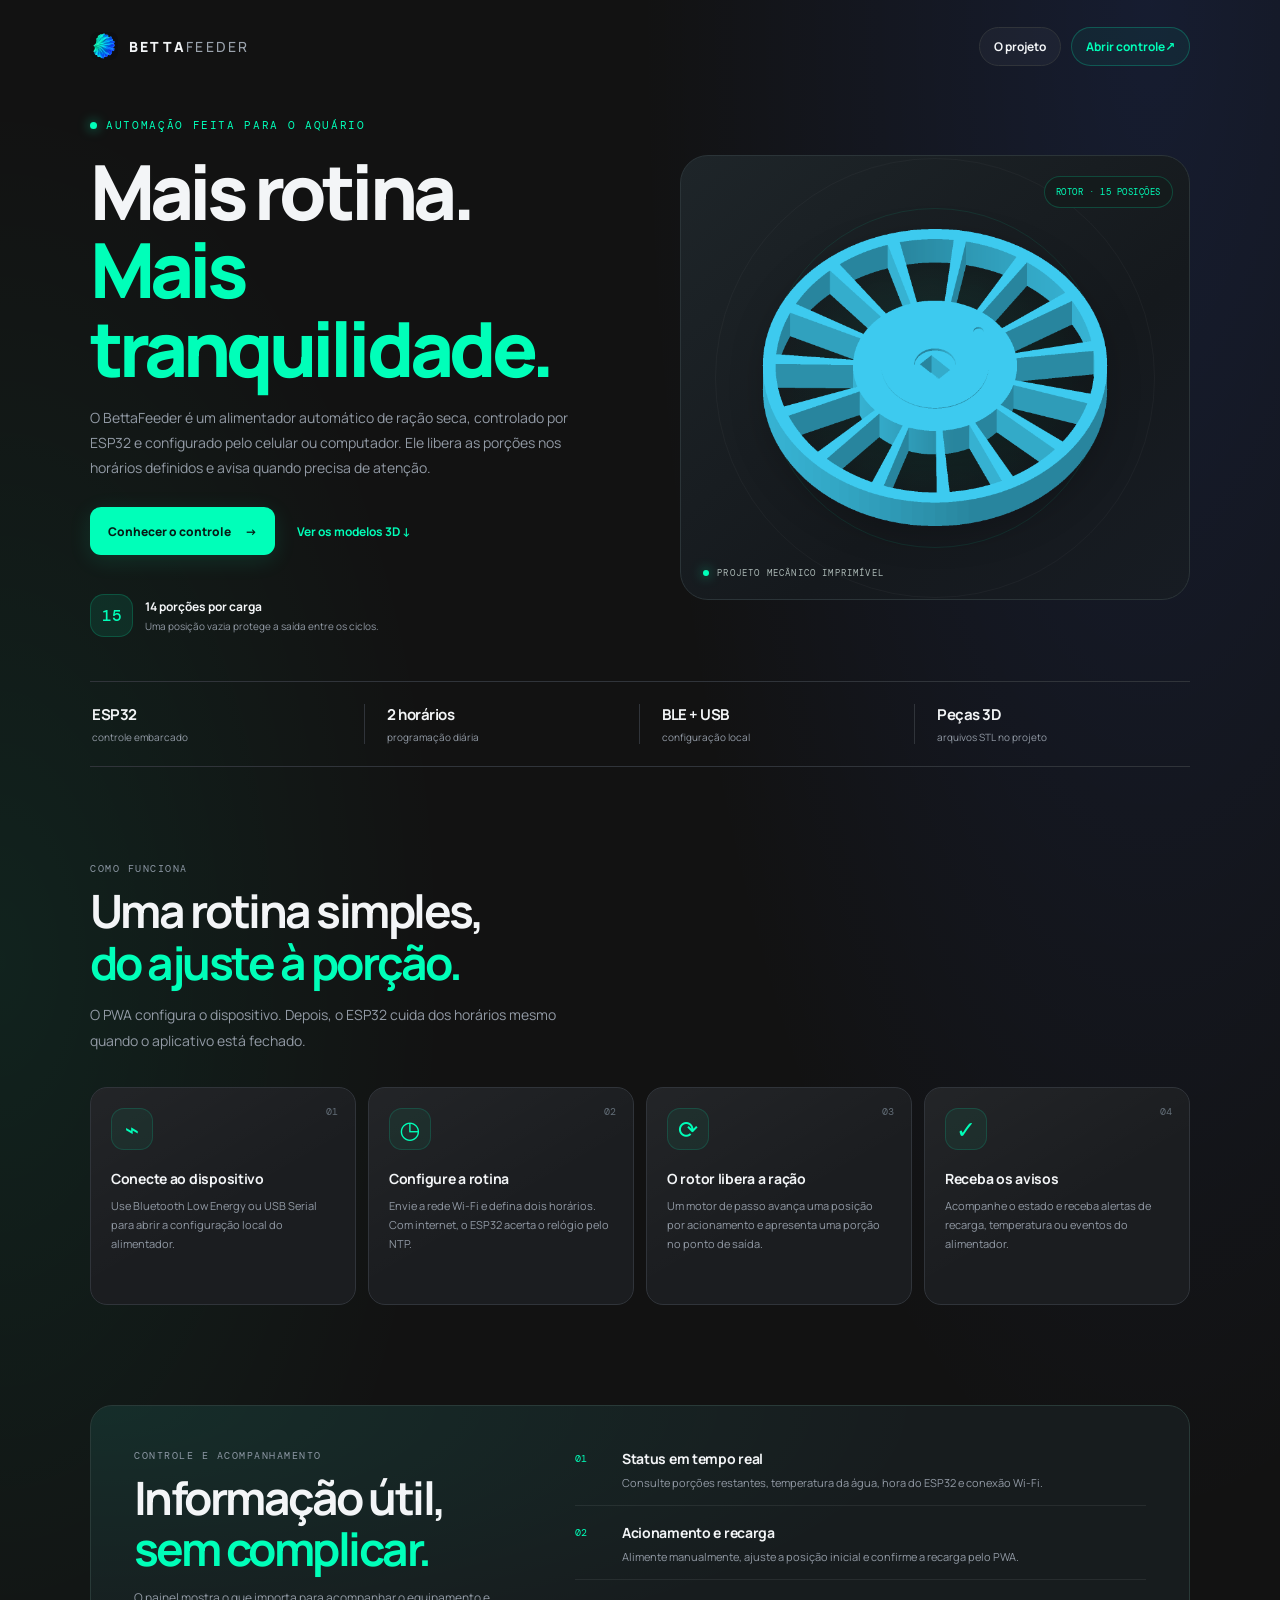
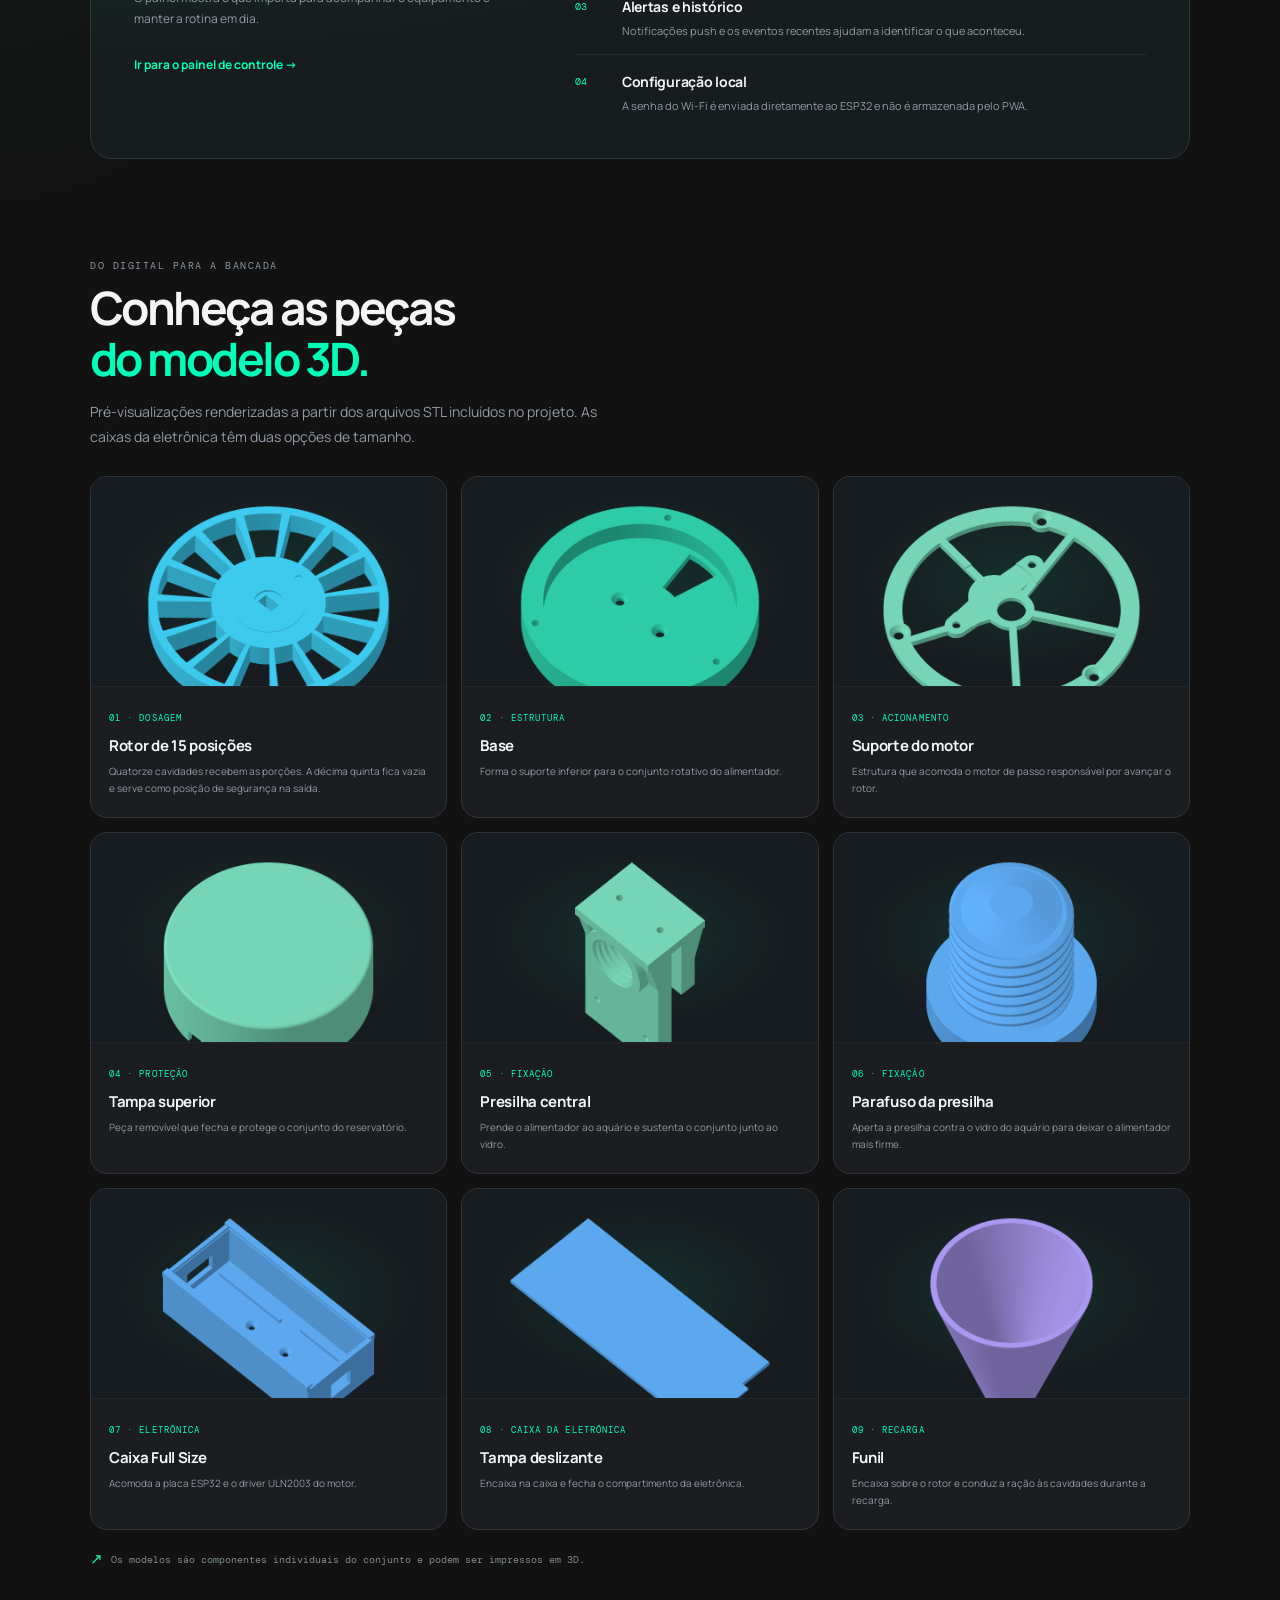
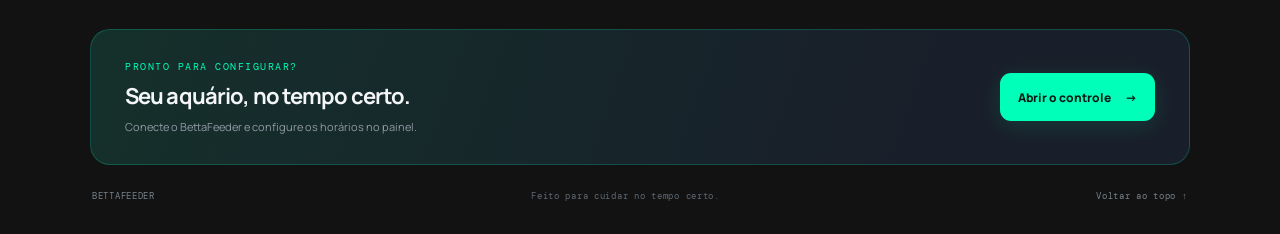
==== sobre.html @ 06225877 "Add landing page and project overview - Created a new SVG image for the project overview. - Added a " ====
﻿<!doctype html>
<html lang="pt-BR">

<head>
	<meta charset="utf-8">
	<meta name="viewport" content="width=device-width,initial-scale=1,viewport-fit=cover">
	<meta name="theme-color" content="#121212">
	<meta name="description" content="Conheça o BettaFeeder: alimentador automático de aquário com ESP32, horários programáveis e peças 3D imprimíveis.">
	<title>BettaFeeder · Conheça o projeto</title>
	<link rel="canonical" href="https://betta-feeder.elfolz.app.br/sobre.html">
	<meta property="og:type" content="website">
	<meta property="og:site_name" content="BettaFeeder">
	<meta property="og:locale" content="pt_BR">
	<meta property="og:url" content="https://betta-feeder.elfolz.app.br/sobre.html">
	<meta property="og:title" content="BettaFeeder | Alimentação automática para aquários">
	<meta property="og:description" content="Conheça o alimentador automático BettaFeeder: ESP32, horários programáveis, alertas e modelos imprimíveis em 3D.">
	<meta property="og:image" content="https://betta-feeder.elfolz.app.br/images/og/projeto.png">
	<meta property="og:image:type" content="image/png">
	<meta property="og:image:width" content="1200">
	<meta property="og:image:height" content="630">
	<meta property="og:image:alt" content="Rotor do BettaFeeder em 3D ao lado do título Mais rotina. Mais tranquilidade.">
	<meta name="twitter:card" content="summary_large_image">
	<meta name="twitter:title" content="BettaFeeder | Alimentação automática para aquários">
	<meta name="twitter:description" content="Conheça o alimentador automático BettaFeeder: ESP32, horários programáveis, alertas e modelos imprimíveis em 3D.">
	<meta name="twitter:image" content="https://betta-feeder.elfolz.app.br/images/og/projeto.png">
	<meta name="twitter:image:alt" content="Rotor do BettaFeeder em 3D ao lado do título Mais rotina. Mais tranquilidade.">
	<link rel="manifest" href="./manifest.webmanifest">
	<link rel="icon" href="./icons/icon-192.png">
	<link rel="stylesheet" href="./styles.css">
	<link rel="stylesheet" href="./landing-page.css">
</head>

<body>
	<main class="app-shell landing-shell" id="top">
		<header class="topbar">
			<a class="brand" href="./" aria-label="BettaFeeder controle"><img class="brand-mark" src="./icons/icon-192.png"
					alt="" aria-hidden="true"><span>BETTA<span class="brand-light">FEEDER</span></span></a>
			<nav class="site-nav" aria-label="Navegação principal"><a class="nav-link active" href="./sobre.html"
					aria-current="page">O projeto</a><a class="nav-link nav-cta" href="./">Abrir controle <span
						aria-hidden="true">↗</span></a></nav>
		</header>

		<section class="landing-hero">
			<div class="landing-copy">
				<div class="eyebrow"><span class="pulse-dot"></span> AUTOMAÇÃO FEITA PARA O AQUÁRIO</div>
				<h1>Mais rotina.<br><span>Mais tranquilidade.</span></h1>
				<p>O BettaFeeder é um alimentador automático de ração seca, controlado por ESP32 e configurado pelo celular ou
					computador. Ele libera as porções nos horários definidos e avisa quando precisa de atenção.</p>
				<div class="hero-actions"><a class="button button-primary landing-button" href="./">Conhecer o controle <span
							aria-hidden="true">→</span></a><a class="text-link" href="#modelos">Ver os modelos 3D <span
							aria-hidden="true">↓</span></a></div>
				<div class="hero-note"><span class="hero-note-icon">15</span><span><strong>14 porções por
							carga</strong><small>Uma posição vazia protege a saída entre os ciclos.</small></span></div>
			</div>
			<figure class="hero-model">
				<div class="hero-orbit orbit-one"></div>
				<div class="hero-orbit orbit-two"></div><img src="./images/modelos/rotor.png"
					alt="Render 3D do rotor de 15 posições do BettaFeeder">
				<figcaption><span class="pulse-dot"></span> PROJETO MECÂNICO IMPRIMÍVEL</figcaption><span
					class="hero-float-tag">ROTOR · 15 POSIÇÕES</span>
			</figure>
		</section>

		<section class="intro-strip" aria-label="Resumo do projeto">
			<div><strong>ESP32</strong><span>controle embarcado</span></div>
			<div><strong>2 horários</strong><span>programação diária</span></div>
			<div><strong>BLE + USB</strong><span>configuração local</span></div>
			<div><strong>Peças 3D</strong><span>arquivos STL no projeto</span></div>
		</section>

		<section class="landing-section" id="como-funciona">
			<div class="section-intro">
				<div class="section-kicker">COMO FUNCIONA</div>
				<h2>Uma rotina simples,<br><span>do ajuste à porção.</span></h2>
				<p>O PWA configura o dispositivo. Depois, o ESP32 cuida dos horários mesmo quando o aplicativo está fechado.</p>
			</div>
			<div class="steps-grid">
				<article class="step-card"><span class="step-index">01</span>
					<div class="step-icon">⌁</div>
					<h3>Conecte ao dispositivo</h3>
					<p>Use Bluetooth Low Energy ou USB Serial para abrir a configuração local do alimentador.</p>
				</article>
				<article class="step-card"><span class="step-index">02</span>
					<div class="step-icon">◷</div>
					<h3>Configure a rotina</h3>
					<p>Envie a rede Wi-Fi e defina dois horários. Com internet, o ESP32 acerta o relógio pelo NTP.</p>
				</article>
				<article class="step-card"><span class="step-index">03</span>
					<div class="step-icon">⟳</div>
					<h3>O rotor libera a ração</h3>
					<p>Um motor de passo avança uma posição por acionamento e apresenta uma porção no ponto de saída.</p>
				</article>
				<article class="step-card"><span class="step-index">04</span>
					<div class="step-icon">✓</div>
					<h3>Receba os avisos</h3>
					<p>Acompanhe o estado e receba alertas de recarga, temperatura ou eventos do alimentador.</p>
				</article>
			</div>
		</section>

		<section class="feature-band">
			<div class="feature-copy">
				<div class="section-kicker">CONTROLE E ACOMPANHAMENTO</div>
				<h2>Informação útil,<br><span>sem complicar.</span></h2>
				<p>O painel mostra o que importa para acompanhar o equipamento e manter a rotina em dia.</p><a class="text-link"
					href="./">Ir para o painel de controle <span aria-hidden="true">→</span></a>
			</div>
			<div class="feature-list">
				<div class="feature-item"><span class="feature-mark">01</span>
					<div>
						<h3>Status em tempo real</h3>
						<p>Consulte porções restantes, temperatura da água, hora do ESP32 e conexão Wi-Fi.</p>
					</div>
				</div>
				<div class="feature-item"><span class="feature-mark">02</span>
					<div>
						<h3>Acionamento e recarga</h3>
						<p>Alimente manualmente, ajuste a posição inicial e confirme a recarga pelo PWA.</p>
					</div>
				</div>
				<div class="feature-item"><span class="feature-mark">03</span>
					<div>
						<h3>Alertas e histórico</h3>
						<p>Notificações push e os eventos recentes ajudam a identificar o que aconteceu.</p>
					</div>
				</div>
				<div class="feature-item"><span class="feature-mark">04</span>
					<div>
						<h3>Configuração local</h3>
						<p>A senha do Wi-Fi é enviada diretamente ao ESP32 e não é armazenada pelo PWA.</p>
					</div>
				</div>
			</div>
		</section>

		<section class="landing-section models-section" id="modelos">
			<div class="section-intro model-intro">
				<div class="section-kicker">DO DIGITAL PARA A BANCADA</div>
				<h2>Conheça as peças<br><span>do modelo 3D.</span></h2>
				<p>Pré-visualizações renderizadas a partir dos arquivos STL incluídos no projeto. As caixas da eletrônica têm
					duas opções de tamanho.</p>
			</div>
			<div class="model-grid">
				<article class="model-card">
					<div class="model-art"><img src="./images/modelos/rotor.png" alt="Modelo 3D do rotor com 15 cavidades"></div>
					<div class="model-info"><span class="model-label">01 · DOSAGEM</span>
						<h3>Rotor de 15 posições</h3>
						<p>Quatorze cavidades recebem as porções. A décima quinta fica vazia e serve como posição de segurança na
							saída.</p>
					</div>
				</article>
				<article class="model-card">
					<div class="model-art"><img src="./images/modelos/base.png" alt="Modelo 3D da base do alimentador"></div>
					<div class="model-info"><span class="model-label">02 · ESTRUTURA</span>
						<h3>Base</h3>
						<p>Forma o suporte inferior para o conjunto rotativo do alimentador.</p>
					</div>
				</article>
				<article class="model-card">
					<div class="model-art"><img src="./images/modelos/suporte-motor.png" alt="Modelo 3D do suporte do motor">
					</div>
					<div class="model-info"><span class="model-label">03 · ACIONAMENTO</span>
						<h3>Suporte do motor</h3>
						<p>Estrutura que acomoda o motor de passo responsável por avançar o rotor.</p>
					</div>
				</article>
				<article class="model-card">
					<div class="model-art"><img src="./images/modelos/tampa.png" alt="Modelo 3D da tampa superior removível">
					</div>
					<div class="model-info"><span class="model-label">04 · PROTEÇÃO</span>
						<h3>Tampa superior</h3>
						<p>Peça removível que fecha e protege o conjunto do reservatório.</p>
					</div>
				</article>
				<article class="model-card">
					<div class="model-art"><img src="./images/modelos/presilha.png"
							alt="Modelo 3D da presilha que fixa o alimentador ao aquário"></div>
					<div class="model-info"><span class="model-label">05 &#183; FIXA&#199;&#195;O</span>
						<h3>Presilha central</h3>
						<p>Prende o alimentador ao aquário e sustenta o conjunto junto ao vidro.</p>
					</div>
				</article>
				<article class="model-card">
					<div class="model-art"><img src="./images/modelos/parafuso-presilha.png"
							alt="Modelo 3D do parafuso que aperta a presilha contra o vidro do aquário"></div>
					<div class="model-info"><span class="model-label">06 &#183; FIXA&#199;&#195;O</span>
						<h3>Parafuso da presilha</h3>
						<p>Aperta a presilha contra o vidro do aquário para deixar o alimentador mais firme.</p>
					</div>
				</article>
				<article class="model-card">
					<div class="model-art"><img src="./images/modelos/caixa-full-size.png"
							alt="Modelo 3D da caixa para ESP32 de tamanho completo"></div>
					<div class="model-info"><span class="model-label">07 · ELETRÔNICA</span>
						<h3>Caixa Full Size</h3>
						<p>Acomoda a placa ESP32 e o driver ULN2003 do motor.</p>
					</div>
				</article>
				<article class="model-card">
					<div class="model-art"><img src="./images/modelos/tampa-caixa.png"
							alt="Modelo 3D da tampa deslizante da caixa do ESP32"></div>
					<div class="model-info"><span class="model-label">08 &#183; CAIXA DA ELETR&#212;NICA</span>
						<h3>Tampa deslizante</h3>
						<p>Encaixa na caixa e fecha o compartimento da eletrônica.</p>
					</div>
				</article>
				<article class="model-card">
					<div class="model-art"><img src="./images/modelos/funil.png" alt="Modelo 3D do funil usado na recarga"></div>
					<div class="model-info"><span class="model-label">09 &#183; RECARGA</span>
						<h3>Funil</h3>
						<p>Encaixa sobre o rotor e conduz a ração às cavidades durante a recarga.</p>
					</div>
				</article>
			</div>
			<p class="models-caption"><span>↗</span> Os modelos são componentes individuais do conjunto e podem ser impressos
				em 3D.</p>
		</section>

		<section class="closing-cta">
			<div>
				<div class="section-kicker">PRONTO PARA CONFIGURAR?</div>
				<h2>Seu aquário, no tempo certo.</h2>
				<p>Conecte o BettaFeeder e configure os horários no painel.</p>
			</div><a class="button button-primary landing-button" href="./">Abrir o controle <span
					aria-hidden="true">→</span></a>
		</section>
		<footer><a href="./" class="footer-brand">BETTAFEEDER</a><span>Feito para cuidar no tempo certo.</span><a
				href="#top" class="footer-top">Voltar ao topo ↑</a></footer>
	</main>
</body>

</html>
---- styles.css ----
@import url('https://fonts.googleapis.com/css2?family=DM+Mono:wght@400;500&family=Manrope:wght@400;500;600;700;800&display=swap');

:root {
	color-scheme: dark;
	--bg: #121212;
	--panel: #1b1d20;
	--panel2: #202328;
	--line: #30343a;
	--text: #f3f5f7;
	--muted: #929aa5;
	--mint: #00ffb9;
	--blue: #3264ff;
	--danger: #ff5964;
	--radius: 18px;
	font-family: Manrope, system-ui, sans-serif
}

* {
	box-sizing: border-box
}

body {
	margin: 0;
	background: radial-gradient(ellipse at 90% 0%, rgba(50, 100, 255, .13), transparent 32rem), radial-gradient(ellipse at 0% 28%, rgba(0, 255, 185, .07), transparent 28rem), var(--bg);
	color: var(--text);
	min-height: 100vh
}

button,
input {
	font: inherit
}

button {
	cursor: pointer
}

.confirm-dialog {
	width: min(100% - 32px, 430px);
	padding: 0;
	border: 1px solid var(--line);
	border-radius: var(--radius);
	background: transparent;
	color: var(--text);
	box-shadow: 0 24px 80px rgba(0, 0, 0, .55)
}

.confirm-dialog::backdrop {
	background: rgba(8, 11, 16, .48);
	backdrop-filter: blur(10px);
	-webkit-backdrop-filter: blur(10px)
}

.confirm-card {
	padding: 24px;
	background: linear-gradient(145deg, #22272d, #191c20)
}

.confirm-card h2 {
	margin: 10px 0 8px;
	font-size: 21px
}

.confirm-card p {
	margin: 0;
	color: var(--muted);
	line-height: 1.6
}

.confirm-actions {
	display: flex;
	justify-content: flex-end;
	gap: 10px;
	margin-top: 24px
}

.app-shell {
	width: min(100% - 32px, 760px);
	margin: 0 auto;
	padding: 22px 0 32px
}

.topbar {
	height: 48px;
	display: flex;
	align-items: center;
	justify-content: space-between;
	margin-bottom: 54px
}

.brand {
	display: flex;
	gap: 11px;
	align-items: center;
	color: var(--text);
	font-size: 14px;
	font-weight: 800;
	letter-spacing: .16em;
	text-decoration: none
}

.brand-light {
	font-weight: 500;
	color: #9ba3ad
}

.brand-mark {
	height: 28px;
	width: 28px;
	border-radius: 8px;
	display: block;
	object-fit: cover;
	flex: none
}

.version,
.step-tag {
	font: 11px 'DM Mono', monospace;
	color: #aab2bd;
	border: 1px solid var(--line);
	border-radius: 99px;
	padding: 7px 10px;
	letter-spacing: .04em
}

.hero {
	margin-bottom: 30px
}

.eyebrow,
.section-kicker,
.log-heading {
	font: 11px 'DM Mono', monospace;
	letter-spacing: .15em;
	color: var(--mint)
}

.eyebrow {
	display: flex;
	align-items: center;
	gap: 9px
}

.pulse-dot,
.status-badge i {
	width: 7px;
	height: 7px;
	border-radius: 50%;
	background: var(--mint);
	box-shadow: 0 0 12px rgba(0, 255, 185, .7)
}

h1 {
	font-size: clamp(40px, 8vw, 66px);
	line-height: 1.03;
	letter-spacing: -.065em;
	margin: 17px 0 14px;
	font-weight: 800
}

h1 span {
	color: var(--mint)
}

.hero p,
.helper {
	color: var(--muted);
	font-size: 14px;
	line-height: 1.65;
	max-width: 560px;
	margin: 0
}

.panel {
	background: linear-gradient(145deg, rgba(255, 255, 255, .025), transparent 45%), var(--panel);
	border: 1px solid var(--line);
	border-radius: var(--radius);
	padding: 23px;
	margin: 14px 0;
	box-shadow: 0 16px 50px rgba(0, 0, 0, .12)
}

.card-heading {
	display: flex;
	justify-content: space-between;
	align-items: center;
	gap: 16px;
	margin-bottom: 18px
}

.section-kicker {
	font-size: 10px;
	color: #8c97a4;
	margin-bottom: 7px
}

h2 {
	font-size: 19px;
	letter-spacing: -.035em;
	margin: 0;
	font-weight: 700
}

.status-badge {
	display: inline-flex;
	align-items: center;
	gap: 7px;
	border-radius: 99px;
	padding: 7px 10px;
	font-size: 11px;
	white-space: nowrap;
	background: rgba(255, 89, 100, .09);
	color: #ff9299;
	border: 1px solid rgba(255, 89, 100, .22)
}

.status-badge i {
	background: var(--danger);
	box-shadow: none
}

.status-badge.online {
	color: var(--mint);
	background: rgba(0, 255, 185, .07);
	border-color: rgba(0, 255, 185, .22)
}

.status-badge.online i {
	background: var(--mint);
	box-shadow: 0 0 10px rgba(0, 255, 185, .6)
}

.device-row {
	display: flex;
	align-items: center;
	gap: 13px
}

.device-icon {
	width: 43px;
	height: 43px;
	border-radius: 13px;
	background: rgba(0, 255, 185, .09);
	display: grid;
	place-items: center;
	color: var(--mint);
	flex: none
}

.device-icon svg {
	width: 22px;
	fill: none;
	stroke: currentColor;
	stroke-width: 1.7;
	stroke-linecap: round;
	stroke-linejoin: round
}

.device-copy {
	min-width: 0;
	flex: 1;
	display: flex;
	flex-direction: column;
	gap: 4px
}

.device-copy strong {
	font-size: 14px
}

.device-copy small {
	color: var(--muted);
	font-size: 11px
}

.button {
	border: 0;
	border-radius: 11px;
	padding: 12px 15px;
	font-weight: 800;
	font-size: 12px;
	transition: transform .15s, filter .15s, opacity .15s
}

.button:hover:not(:disabled) {
	filter: brightness(1.08);
	transform: translateY(-1px)
}

.button:disabled {
	opacity: .38;
	cursor: not-allowed
}

button:disabled {
	background: #34383e;
	color: #858d97;
	border-color: #41464e;
	opacity: 1;
	box-shadow: none;
	cursor: not-allowed
}

.button-primary {
	color: #071b16;
	background: var(--mint);
	box-shadow: 0 5px 22px rgba(0, 255, 185, .12)
}

.connect-spinner {
	display: none;
	width: 13px;
	height: 13px;
	border: 2px solid rgba(7, 27, 22, .28);
	border-top-color: #071b16;
	border-radius: 50%;
	animation: connect-spin .7s linear infinite;
	vertical-align: -2px;
	margin-right: 7px
}

.button-primary.is-loading .connect-spinner,
.button-secondary.is-loading .connect-spinner {
	display: inline-block
}

.button-primary.is-loading,
.button-secondary.is-loading {
	cursor: wait
}

.button-secondary.is-loading .connect-spinner {
	border-color: rgba(255, 255, 255, .35);
	border-top-color: #fff
}

button.button-primary:disabled.is-loading .connect-spinner {
	border-color: rgba(133, 141, 151, .35);
	border-top-color: #858d97
}

@keyframes connect-spin {
	to {
		transform: rotate(360deg)
	}
}

.button-secondary {
	color: #f7f9fc;
	background: linear-gradient(100deg, #2855e8, #3264ff)
}

.button-ghost {
	background: #292d33;
	color: #dbe0e6;
	border: 1px solid #3b4149
}

.button-danger {
	background: rgba(255, 89, 100, .12);
	border: 1px solid rgba(255, 89, 100, .3);
	color: #ff9299
}

.full {
	width: 100%;
	margin-top: 17px
}

.time-grid {
	display: grid;
	grid-template-columns: 1fr 1fr;
	gap: 12px;
	margin-top: 20px
}

.time-field,
.input-field {
	display: flex;
	flex-direction: column;
	gap: 9px
}

.time-field>span,
.input-field>span {
	font-size: 12px;
	color: #c4cbd3;
	font-weight: 600
}

.meal-number {
	font: 11px 'DM Mono', monospace;
	color: var(--mint);
	margin-right: 7px
}

.meal-number.blue {
	color: #7795ff
}

input,
textarea {
	width: 100%;
	min-width: 0;
	background: #111316;
	border: 1px solid #373d45;
	color: var(--text);
	border-radius: 10px;
	padding: 13px 12px;
	outline: none;
	accent-color: var(--mint);
	font-size: 14px
}

textarea {
	min-height: 120px;
	resize: vertical;
	font: 12px 'DM Mono', monospace;
	line-height: 1.5;
	overflow-wrap: anywhere;
	resize: none;
}

input:disabled,
textarea:disabled,
select:disabled {
	background: #34383e;
	color: #858d97;
	border-color: #41464e;
	opacity: 1;
	cursor: not-allowed
}

input.firmware-loading,
textarea.firmware-loading,
.status-item strong.firmware-loading,
.helper.firmware-loading {
	color: transparent;
	background: linear-gradient(100deg, #34383e 20%, #505761 45%, #34383e 70%);
	background-size: 220% 100%;
	animation: firmware-shimmer 1.25s ease-in-out infinite
}

.status-item strong.firmware-loading,
.helper.firmware-loading {
	display: inline-block;
	min-width: 55%;
	min-height: 1em;
	border-radius: 4px
}

input.firmware-loading::placeholder,
textarea.firmware-loading::placeholder {
	color: transparent
}

@keyframes firmware-shimmer {
	to {
		background-position: -220% 0
	}
}

input:focus,
textarea:focus {
	border-color: var(--mint);
	box-shadow: 0 0 0 3px rgba(0, 255, 185, .08)
}

input[type=time] {
	font: 18px 'DM Mono', monospace
}

input::placeholder,
textarea::placeholder {
	color: #626b76;
	font-size: 12px
}

.input-field {
	margin-top: 17px
}

.wifi-grid {
	display: grid;
	grid-template-columns: repeat(2, minmax(0, 1fr));
	gap: 12px
}

.wifi-grid .input-field {
	min-width: 0
}

.password-wrap {
	position: relative
}

.password-wrap input {
	padding-right: 76px
}

.visibility-button {
	position: absolute;
	right: 8px;
	top: 50%;
	transform: translateY(-50%);
	border: 0;
	background: transparent;
	color: var(--mint);
	font-size: 11px;
	font-weight: 700;
	padding: 8px
}

.privacy-note {
	display: flex;
	align-items: center;
	gap: 7px;
	color: #808a96;
	font-size: 10px;
	line-height: 1.5;
	margin: 15px 0 0
}

.privacy-note svg {
	width: 14px;
	height: 14px;
	stroke: var(--mint);
	fill: none;
	stroke-width: 1.7;
	flex: none
}

.status-grid {
	display: grid;
	grid-template-columns: repeat(4, minmax(0, 1fr));
	gap: 1px;
	background: var(--line);
	border: 1px solid var(--line);
	border-radius: 12px;
	overflow: hidden
}

.status-item {
	background: #17191d;
	padding: 14px;
	min-width: 0
}

.status-item small {
	display: block;
	color: var(--muted);
	font-size: 10px;
	margin-bottom: 7px
}

.status-item strong {
	font: 13px 'DM Mono', monospace;
	color: #e7ebef
}

.status-item strong {
	overflow-wrap: anywhere;
	white-space: nowrap;
}

.status-item strong.temperature-low {
	color: #ff9299
}

.status-actions {
	display: grid;
	grid-template-columns: repeat(3, minmax(0, 1fr));
	gap: 10px;
	margin-top: 14px
}

.small {
	font-size: 11px;
	margin-top: 13px
}

.notification-heading {
	font-size: 12px;
	margin: 20px 0 8px;
	color: #dbe0e6
}

.notification-toggle-row {
	display: flex;
	align-items: center;
	justify-content: space-between;
	gap: 18px;
	padding: 16px;
	margin-top: 14px;
	border: 1px solid var(--line);
	border-radius: 14px;
	background: rgba(255, 255, 255, .025)
}

.notification-toggle-copy {
	display: flex;
	flex-direction: column;
	gap: 4px
}

.notification-toggle-copy strong {
	font-size: 14px
}

.notification-toggle-copy small {
	color: var(--muted);
	font-size: 12px
}

.toggle-switch {
	position: relative;
	width: 54px;
	height: 30px;
	flex: none
}

.toggle-switch input {
	position: absolute;
	width: 1px;
	height: 1px;
	margin: 0;
	opacity: 0
}

#notificationDetails[hidden] {
	display: none
}

.toggle-track {
	position: absolute;
	inset: 0;
	border: 1px solid #4a515a;
	border-radius: 99px;
	background: #30353b;
	cursor: pointer;
	transition: background .18s ease, border-color .18s ease
}

.toggle-track::before {
	position: absolute;
	left: 3px;
	top: 3px;
	width: 22px;
	height: 22px;
	border-radius: 50%;
	background: #f3f5f7;
	content: '';
	transition: transform .18s ease
}

.toggle-switch input:checked + .toggle-track {
	border-color: var(--mint);
	background: rgba(0, 255, 185, .32)
}

.toggle-switch input:checked + .toggle-track::before {
	transform: translateX(24px);
	background: var(--mint)
}

.toggle-switch input:focus-visible + .toggle-track {
	box-shadow: 0 0 0 3px rgba(0, 255, 185, .2)
}

.toggle-switch input:disabled + .toggle-track {
	cursor: not-allowed;
	opacity: .55
}

.notification-list {
	list-style: none;
	padding: 0;
	margin: 0;
	display: grid;
	gap: 1px;
	background: var(--line);
	border: 1px solid var(--line);
	border-radius: 12px;
	overflow: hidden
}

.notification-list li {
	display: flex;
	flex-direction: column;
	gap: 5px;
	background: #17191d;
	padding: 12px 14px
}

.notification-list strong {
	font-size: 11px;
	color: var(--mint)
}

.notification-list span {
	font-size: 11px;
	line-height: 1.55;
	color: var(--muted)
}

.icon-button {
	border: 1px solid var(--line);
	background: #24282e;
	color: var(--mint);
	width: 34px;
	height: 34px;
	border-radius: 10px;
	font-size: 22px;
	line-height: 1
}

.log-panel {
	padding: 16px 4px 4px
}

.log-heading {
	display: flex;
	justify-content: space-between;
	align-items: center;
	color: #89939f;
	font-size: 10px
}

.text-button {
	border: 0;
	background: none;
	color: var(--mint);
	font-size: 11px
}

.log {
	margin-top: 10px;
	background: #17191d;
	border: 1px solid #2b3036;
	border-radius: 12px;
	padding: 12px;
	max-height: 180px;
	overflow: auto
}

.log-empty {
	color: #69727d;
	font-size: 11px;
	padding: 8px
}

.log-entry {
	font: 11px/1.55 'DM Mono', monospace;
	color: #b8c0ca;
	padding: 5px 0;
	border-bottom: 1px solid rgba(255, 255, 255, .04);
	overflow-wrap: anywhere
}

.log-entry:last-child {
	border: 0
}

.log-entry .time {
	color: var(--mint);
	margin-right: 8px
}

.notice {
	padding: 12px;
	border-radius: 10px;
	font-size: 11px;
	line-height: 1.5;
	margin-top: 15px
}

.warning {
	background: rgba(255, 185, 77, .08);
	border: 1px solid rgba(255, 185, 77, .22);
	color: #e8c58e
}

.hidden {
	display: none !important
}

footer {
	display: flex;
	justify-content: space-between;
	gap: 10px;
	color: #5e6873;
	font: 9px 'DM Mono', monospace;
	letter-spacing: .08em;
	padding: 25px 2px 0
}

.toast {
	position: fixed;
	left: 50%;
	bottom: 22px;
	transform: translate(-50%, 20px);
	opacity: 0;
	pointer-events: none;
	background: #e8fff8;
	color: #08251d;
	border-radius: 10px;
	padding: 12px 16px;
	font-size: 12px;
	font-weight: 700;
	box-shadow: 0 10px 35px #0008;
	transition: .2s;
	max-width: calc(100% - 32px);
	z-index: 5
}

.toast.show {
	opacity: 1;
	transform: translate(-50%, 0)
}

@media(max-width:560px) {
	.app-shell {
		width: min(100% - 24px, 760px);
		padding-top: 14px
	}

	.topbar {
		margin-bottom: 38px
	}

	.panel {
		padding: 18px
	}

	.device-row {
		flex-wrap: wrap
	}

	.device-copy {
		min-width: calc(100% - 70px)
	}

	.device-row .button {
		width: 100%
	}

	.time-grid {
		grid-template-columns: 1fr
	}

	.status-actions {
		grid-template-columns: 1fr
	}

	footer {
		flex-direction: column
	}
}

@media(max-width:560px) {
	.status-grid {
		grid-template-columns: repeat(2, minmax(0, 1fr))
	}

	.status-item {
		padding: 9px 7px
	}

	.status-item small {
		font-size: 9px
	}

	.status-item strong {
		font-size: 11px
	}

	.wifi-grid {
		gap: 8px
	}

	.wifi-grid .input-field>span {
		font-size: 10px
	}

	.wifi-grid .password-wrap input {
		padding-right: 58px
	}

	.wifi-grid .visibility-button {
		right: 2px;
		padding: 6px 4px;
		font-size: 10px
	}
}

.site-nav {
	display: flex;
	align-items: center;
	gap: 10px;
}

.nav-link {
	display: inline-flex;
	align-items: center;
	justify-content: center;
	padding: 9px 13px;
	border: 1px solid rgba(0, 255, 185, .23);
	border-radius: 999px;
	background: rgba(0, 255, 185, .05);
	color: var(--mint);
	font-size: 11px;
	font-weight: 700;
	text-decoration: none;
	transition: background .2s, border-color .2s, color .2s;
}

.nav-link:hover {
	border-color: rgba(0, 255, 185, .45);
	background: rgba(0, 255, 185, .1);
	color: #b1ffe9;
}

@media (max-width: 560px) {
	.nav-link {
		padding: 8px 10px;
		font-size: 10px;
	}
}
---- landing-page.css ----
﻿.site-nav {
	display: flex;
	align-items: center;
	gap: 10px;
}
.nav-link {
	color: #aab2bd;
	text-decoration: none;
	font-size: 12px;
	font-weight: 700;
	padding: 10px 14px;
	border-radius: 99px;
	border: 1px solid transparent;
	transition: .2s;
}
.nav-link:hover,.nav-link.active {
	color: var(--text);
	border-color: var(--line);
	background: rgba(255,255,255,.035);
}
.nav-link.nav-cta {
	color: var(--mint);
	border-color: rgba(0,255,185,.23);
	background: rgba(0,255,185,.05);
}
.landing-shell {
	max-width: 1100px;
	width: min(100% - 48px,1100px);
}
.landing-shell .topbar {
	margin-bottom: 36px;
}
.landing-hero {
	min-height: 495px;
	display: grid;
	grid-template-columns: 1fr .9fr;
	align-items: center;
	gap: 24px;
	padding: 12px 0 42px;
}
.landing-copy {
	position: relative;
	z-index: 1;
}
.landing-copy h1 {
	font-size: clamp(48px,7vw,76px);
	margin: 20px 0 18px;
}
.landing-copy h1 span,.section-intro h2 span,.feature-copy h2 span {
	color: var(--mint);
}
.landing-copy>p,.section-intro>p,.feature-copy>p {
	max-width: 510px;
	color: var(--muted);
	font-size: 14px;
	line-height: 1.8;
}
.hero-actions {
	display: flex;
	align-items: center;
	gap: 22px;
	margin-top: 27px;
}
.landing-button {
	display: inline-flex;
	justify-content: center;
	align-items: center;
	gap: 14px;
	text-decoration: none;
	min-height: 48px;
	padding: 0 18px;
}
.text-link {
	color: var(--mint);
	font-weight: 700;
	font-size: 12px;
	text-decoration: none;
}
.text-link:hover {
	color: #b1ffe9;
}
.hero-note {
	display: flex;
	align-items: center;
	gap: 12px;
	margin-top: 39px;
}
.hero-note-icon {
	display: grid;
	place-items: center;
	width: 43px;
	height: 43px;
	border-radius: 14px;
	background: rgba(0,255,185,.09);
	border: 1px solid rgba(0,255,185,.18);
	color: var(--mint);
	font: 500 16px 'DM Mono',monospace;
}
.hero-note strong,.hero-note small {
	display: block;
}
.hero-note strong {
	font-size: 12px;
}
.hero-note small {
	color: var(--muted);
	font-size: 10px;
	margin-top: 4px;
}
.hero-model {
	position: relative;
	height: 445px;
	margin: 0;
	display: grid;
	place-items: center;
	overflow: hidden;
	border-radius: 28px;
	background: radial-gradient(ellipse at center,rgba(0,255,185,.12),transparent 48%),linear-gradient(140deg,#1e2529,#15191d 62%,#171c23);
	border: 1px solid #2b3438;
}
.hero-model img {
	position: relative;
	z-index: 1;
	width: 100%;
	height: 100%;
	object-fit: contain;
	filter: drop-shadow(0 10px 16px rgba(0,0,0,.2));
}
.hero-model figcaption {
	position: absolute;
	z-index: 2;
	bottom: 20px;
	left: 22px;
	display: flex;
	align-items: center;
	gap: 8px;
	color: #abb8b5;
	font: 9px 'DM Mono',monospace;
	letter-spacing: .13em;
}
.hero-model figcaption .pulse-dot {
	width: 6px;
	height: 6px;
}
.hero-orbit {
	position: absolute;
	border: 1px solid rgba(0,255,185,.09);
	border-radius: 50%;
	width: 340px;
	height: 340px;
}
.orbit-two {
	width: 440px;
	height: 440px;
	border-color: rgba(255,255,255,.035);
}
.hero-float-tag {
	position: absolute;
	right: 16px;
	top: 20px;
	padding: 9px 11px;
	border: 1px solid rgba(0,255,185,.2);
	border-radius: 99px;
	background: #141b1c;
	color: var(--mint);
	font: 9px 'DM Mono',monospace;
	letter-spacing: .06em;
	z-index: 2;
}
.intro-strip {
	display: grid;
	grid-template-columns: repeat(4,1fr);
	border-top: 1px solid var(--line);
	border-bottom: 1px solid var(--line);
	padding: 22px 0;
	margin: 2px 0 95px;
}
.intro-strip div {
	padding: 0 22px;
	border-right: 1px solid var(--line);
}
.intro-strip div:first-child {
	padding-left: 2px;
}
.intro-strip div:last-child {
	border: 0;
}
.intro-strip strong,.intro-strip span {
	display: block;
}
.intro-strip strong {
	font-size: 15px;
	letter-spacing: -.03em;
}
.intro-strip span {
	font-size: 10px;
	color: var(--muted);
	margin-top: 5px;
}
.landing-section {
	padding: 0 0 100px;
}
.section-intro {
	margin-bottom: 34px;
}
.section-intro h2,.feature-copy h2 {
	font-size: clamp(32px,4.5vw,46px);
	line-height: 1.12;
	letter-spacing: -.055em;
	margin: 10px 0 12px;
}
.steps-grid {
	display: grid;
	grid-template-columns: repeat(4,1fr);
	gap: 12px;
}
.step-card {
	position: relative;
	min-height: 218px;
	padding: 20px;
	background: linear-gradient(150deg,rgba(255,255,255,.035),transparent 55%),var(--panel);
	border: 1px solid var(--line);
	border-radius: 17px;
}
.step-index {
	position: absolute;
	right: 17px;
	top: 17px;
	color: #626d77;
	font: 10px 'DM Mono',monospace;
}
.step-icon {
	color: var(--mint);
	font-size: 24px;
	width: 42px;
	height: 42px;
	display: grid;
	place-items: center;
	border: 1px solid rgba(0,255,185,.15);
	background: rgba(0,255,185,.055);
	border-radius: 13px;
}
.step-card h3,.feature-item h3,.model-info h3 {
	font-size: 14px;
	letter-spacing: -.02em;
	margin: 19px 0 8px;
}
.step-card p,.feature-item p,.model-info p {
	font-size: 11px;
	line-height: 1.75;
	color: var(--muted);
	margin: 0;
}
.feature-band {
	display: grid;
	grid-template-columns: .8fr 1.2fr;
	gap: 60px;
	padding: 43px;
	border: 1px solid #293a38;
	border-radius: 22px;
	background: radial-gradient(ellipse at 0 0,rgba(0,255,185,.08),transparent 54%),#171c1e;
	margin-bottom: 100px;
}
.feature-copy>p {
	font-size: 12px;
	margin-bottom: 22px;
}
.feature-list {
	display: grid;
	gap: 4px;
}
.feature-item {
	display: grid;
	grid-template-columns: 34px 1fr;
	gap: 13px;
	padding: 13px 0;
	border-bottom: 1px solid rgba(255,255,255,.07);
}
.feature-item:first-child {
	padding-top: 0;
}
.feature-item:last-child {
	border: 0;
	padding-bottom: 0;
}
.feature-mark {
	font: 10px 'DM Mono',monospace;
	color: var(--mint);
	padding-top: 3px;
}
.feature-item h3 {
	margin: 0 0 5px;
}
.models-section {
	padding-bottom: 60px;
}
.model-intro {
	max-width: 650px;
	margin-bottom: 27px;
}
.model-grid {
	display: grid;
	grid-template-columns: repeat(3,1fr);
	gap: 14px;
}
.model-card {
	overflow: hidden;
	border: 1px solid var(--line);
	border-radius: 17px;
	background: var(--panel);
}
.model-card-featured {
	grid-column: span 2;
	display: grid;
	grid-template-columns: 1.1fr .9fr;
}
.model-art {
	height: 210px;
	background: radial-gradient(ellipse at center,rgba(0,255,185,.09),transparent 60%),#171c20;
	display: grid;
	place-items: center;
	overflow: hidden;
	border-bottom: 1px solid rgba(255,255,255,.045);
}
.model-card-featured .model-art {
	height: auto;
	min-height: 230px;
	border-bottom: 0;
	border-right: 1px solid rgba(255,255,255,.045);
}
.model-art img {
	width: 100%;
	height: 100%;
	object-fit: contain;
	transition: transform .35s ease;
}
.model-card:hover .model-art img {
	transform: scale(1.045);
}
.model-info {
	padding: 17px 18px 20px;
}
.model-card-featured .model-info {
	align-self: center;
	padding: 25px;
}
.model-label {
	font: 9px 'DM Mono',monospace;
	letter-spacing: .12em;
	color: var(--mint);
}
.model-info h3 {
	font-size: 15px;
	margin: 9px 0 7px;
}
.model-info p {
	font-size: 10px;
	line-height: 1.7;
}
.models-caption {
	font: 10px 'DM Mono',monospace;
	color: #7e8b92;
	display: flex;
	align-items: center;
	gap: 8px;
	margin: 19px 0 0;
}
.models-caption span {
	color: var(--mint);
	font-size: 15px;
}
.closing-cta {
	display: flex;
	justify-content: space-between;
	align-items: center;
	gap: 20px;
	padding: 30px 34px;
	border: 1px solid rgba(0,255,185,.2);
	border-radius: 20px;
	background: linear-gradient(110deg,rgba(0,255,185,.09),rgba(50,100,255,.06) 75%),#171b1d;
}
.closing-cta h2 {
	font-size: 22px;
	letter-spacing: -.04em;
	margin: 8px 0;
}
.closing-cta p {
	color: var(--muted);
	font-size: 11px;
	margin: 0;
}
.closing-cta .section-kicker {
	color: var(--mint);
}
.landing-shell footer {
	align-items: center;
}
.landing-shell footer a {
	color: #77828a;
	text-decoration: none;
}
.landing-shell footer a:hover {
	color: var(--mint);
}
@media(max-width:760px) {
	.landing-shell {
		width: min(100% - 32px,680px);
	}
	.landing-hero {
		grid-template-columns: 1fr;
		gap: 28px;
		padding-bottom: 35px;
	}
	.landing-copy h1 {
		font-size: clamp(48px,10vw,68px);
	}
	.hero-model {
		height: 340px;
	}
	.intro-strip {
		margin-bottom: 72px;
	}
	.intro-strip div {
		padding: 0 12px;
	}
	.intro-strip strong {
		font-size: 12px;
	}
	.intro-strip span {
		font-size: 9px;
	}
	.steps-grid {
		grid-template-columns: repeat(2,1fr);
	}
	.feature-band {
		grid-template-columns: 1fr;
		gap: 30px;
		padding: 28px;
		margin-bottom: 72px;
	}
	.model-grid {
		grid-template-columns: repeat(2,1fr);
	}
	.model-card-featured {
		grid-column: span 2;
	}
	.model-card:not(.model-card-featured) .model-art {
		height: 180px;
	}
	.closing-cta {
		padding: 25px;
	}
}
@media(max-width:500px) {
	.landing-shell .topbar {
		margin-bottom: 20px;
	}
	.brand {
		font-size: 11px;
		letter-spacing: .12em;
		gap: 8px;
	}
	.brand-mark {
		height: 25px;
		width: 25px;
	}
	.site-nav {
		gap: 5px;
	}
	.nav-link {
		font-size: 10px;
		padding: 8px 9px;
	}
	.landing-hero {
		padding-top: 8px;
	}
	.landing-copy h1 {
		font-size: 47px;
	}
	.landing-copy>p {
		font-size: 12px;
	}
	.hero-actions {
		gap: 15px;
		flex-wrap: wrap;
	}
	.hero-actions .landing-button {
		min-height: 43px;
		font-size: 11px;
	}
	.text-link {
		font-size: 10px;
	}
	.hero-model {
		height: 285px;
	}
	.intro-strip {
		grid-template-columns: repeat(2,1fr);
		row-gap: 17px;
		padding: 18px 0;
		margin-bottom: 58px;
	}
	.intro-strip div:nth-child(2) {
		border: 0;
	}
	.intro-strip div:nth-child(3) {
		padding-left: 2px;
	}
	.landing-section {
		padding-bottom: 63px;
	}
	.section-intro h2,.feature-copy h2 {
		font-size: 34px;
	}
	.steps-grid {
		gap: 9px;
	}
	.step-card {
		padding: 15px;
		min-height: 205px;
	}
	.step-card h3 {
		font-size: 12px;
		margin-top: 15px;
	}
	.step-card p {
		font-size: 10px;
	}
	.feature-band {
		padding: 21px;
	}
	.model-grid {
		grid-template-columns: 1fr;
	}
	.model-card-featured {
		grid-column: auto;
		display: block;
	}
	.model-card-featured .model-art {
		height: 205px;
		border-right: 0;
		border-bottom: 1px solid rgba(255,255,255,.045);
	}
	.model-card-featured .model-info {
		padding: 17px 18px 20px;
	}
	.model-card:not(.model-card-featured) .model-art {
		height: 190px;
	}
	.closing-cta {
		align-items: flex-start;
		flex-direction: column;
	}
	.closing-cta h2 {
		font-size: 19px;
	}
	.landing-shell footer {
		font-size: 9px;
	}
}
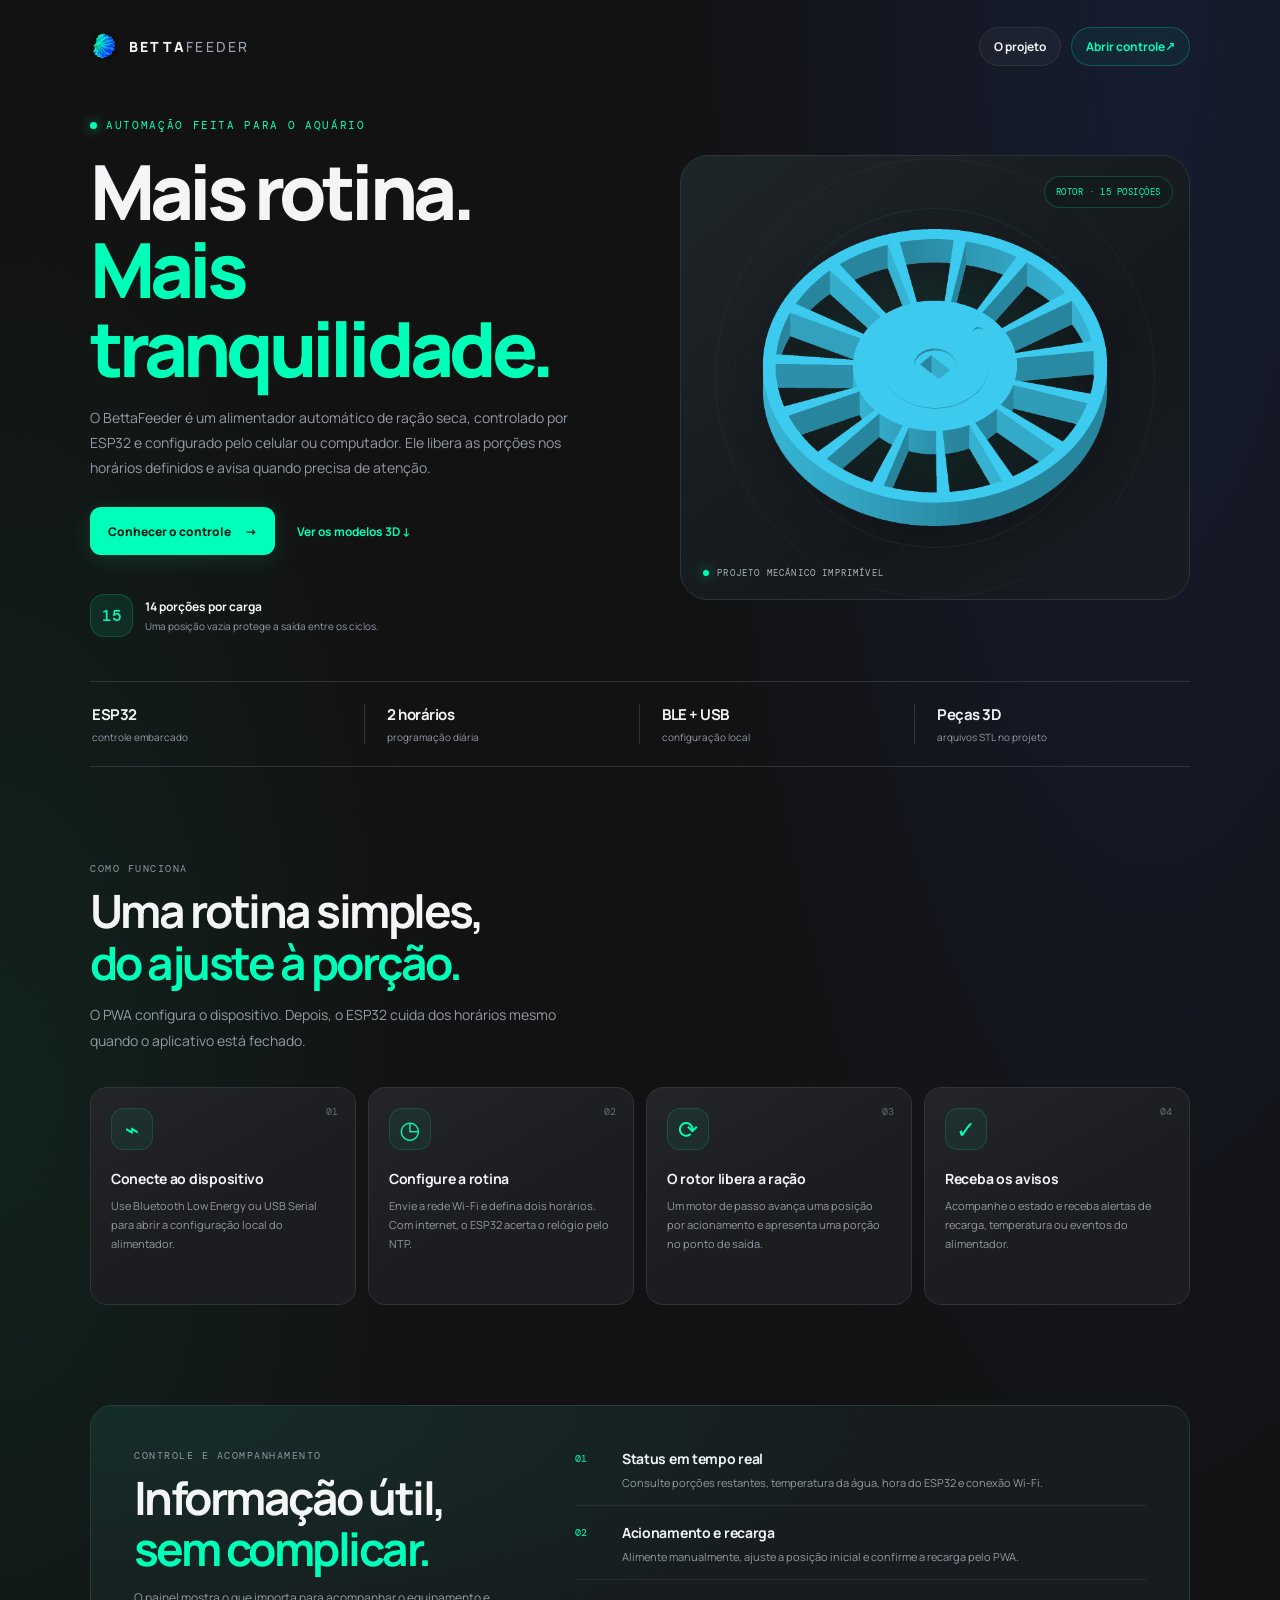
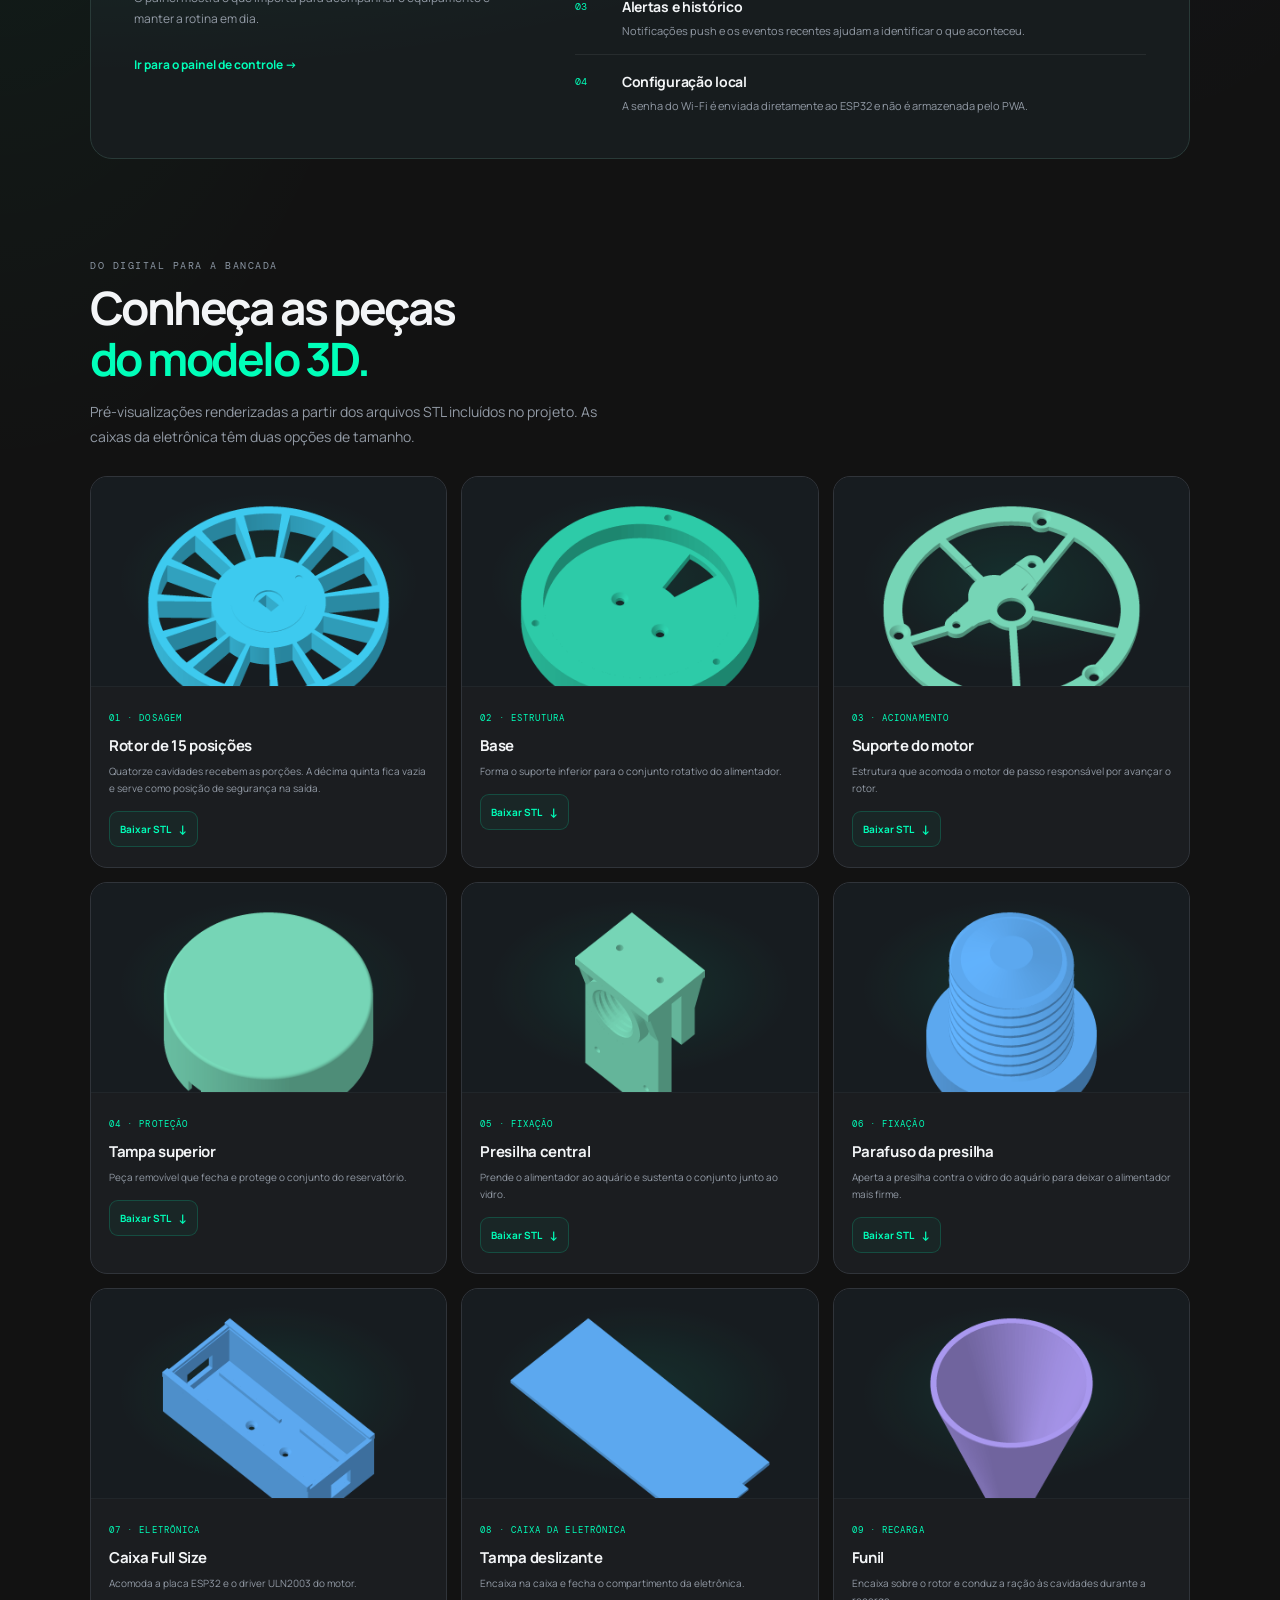
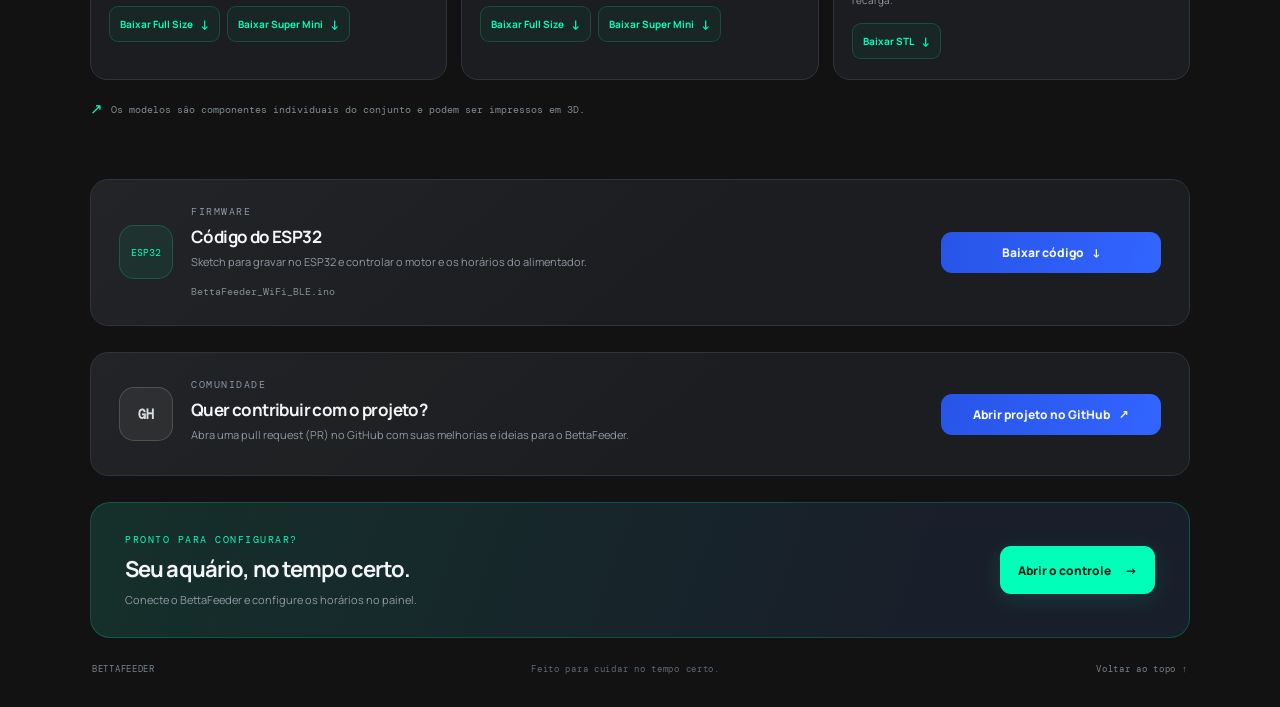
==== commit 5ace412b: "Add model download links and firmware section to the project overview" ====
--- a/sobre.html
+++ b/sobre.html
@@ -147,14 +147,14 @@
 						<h3>Rotor de 15 posições</h3>
 						<p>Quatorze cavidades recebem as porções. A décima quinta fica vazia e serve como posição de segurança na
 							saída.</p>
-					</div>
+					<div class="model-downloads"><a class="model-download" href="./models/02_rotor_15_porcoes.stl" download aria-label="Baixar arquivo 02_rotor_15_porcoes.stl">Baixar STL <span aria-hidden="true">&#8595;</span></a></div></div>
 				</article>
 				<article class="model-card">
 					<div class="model-art"><img src="./images/modelos/base.png" alt="Modelo 3D da base do alimentador"></div>
 					<div class="model-info"><span class="model-label">02 · ESTRUTURA</span>
 						<h3>Base</h3>
 						<p>Forma o suporte inferior para o conjunto rotativo do alimentador.</p>
-					</div>
+					<div class="model-downloads"><a class="model-download" href="./models/01_base.stl" download aria-label="Baixar arquivo 01_base.stl">Baixar STL <span aria-hidden="true">&#8595;</span></a></div></div>
 				</article>
 				<article class="model-card">
 					<div class="model-art"><img src="./images/modelos/suporte-motor.png" alt="Modelo 3D do suporte do motor">
@@ -162,7 +162,7 @@
 					<div class="model-info"><span class="model-label">03 · ACIONAMENTO</span>
 						<h3>Suporte do motor</h3>
 						<p>Estrutura que acomoda o motor de passo responsável por avançar o rotor.</p>
-					</div>
+					<div class="model-downloads"><a class="model-download" href="./models/03_esqueleto_motor.stl" download aria-label="Baixar arquivo 03_esqueleto_motor.stl">Baixar STL <span aria-hidden="true">&#8595;</span></a></div></div>
 				</article>
 				<article class="model-card">
 					<div class="model-art"><img src="./images/modelos/tampa.png" alt="Modelo 3D da tampa superior removível">
@@ -170,7 +170,7 @@
 					<div class="model-info"><span class="model-label">04 · PROTEÇÃO</span>
 						<h3>Tampa superior</h3>
 						<p>Peça removível que fecha e protege o conjunto do reservatório.</p>
-					</div>
+					<div class="model-downloads"><a class="model-download" href="./models/04_tampa_superior_removivel.stl" download aria-label="Baixar arquivo 04_tampa_superior_removivel.stl">Baixar STL <span aria-hidden="true">&#8595;</span></a></div></div>
 				</article>
 				<article class="model-card">
 					<div class="model-art"><img src="./images/modelos/presilha.png"
@@ -178,7 +178,7 @@
 					<div class="model-info"><span class="model-label">05 &#183; FIXA&#199;&#195;O</span>
 						<h3>Presilha central</h3>
 						<p>Prende o alimentador ao aquário e sustenta o conjunto junto ao vidro.</p>
-					</div>
+					<div class="model-downloads"><a class="model-download" href="./models/05_presilha_central.stl" download aria-label="Baixar arquivo 05_presilha_central.stl">Baixar STL <span aria-hidden="true">&#8595;</span></a></div></div>
 				</article>
 				<article class="model-card">
 					<div class="model-art"><img src="./images/modelos/parafuso-presilha.png"
@@ -186,7 +186,7 @@
 					<div class="model-info"><span class="model-label">06 &#183; FIXA&#199;&#195;O</span>
 						<h3>Parafuso da presilha</h3>
 						<p>Aperta a presilha contra o vidro do aquário para deixar o alimentador mais firme.</p>
-					</div>
+					<div class="model-downloads"><a class="model-download" href="./models/06_parafuso_presilha.stl" download aria-label="Baixar arquivo 06_parafuso_presilha.stl">Baixar STL <span aria-hidden="true">&#8595;</span></a></div></div>
 				</article>
 				<article class="model-card">
 					<div class="model-art"><img src="./images/modelos/caixa-full-size.png"
@@ -194,7 +194,7 @@
 					<div class="model-info"><span class="model-label">07 · ELETRÔNICA</span>
 						<h3>Caixa Full Size</h3>
 						<p>Acomoda a placa ESP32 e o driver ULN2003 do motor.</p>
-					</div>
+					<div class="model-downloads"><a class="model-download" href="./models/07_02_caixa_ESP32_Full_Size.stl" download aria-label="Baixar arquivo 07_02_caixa_ESP32_Full_Size.stl">Baixar Full Size <span aria-hidden="true">&#8595;</span></a><a class="model-download" href="./models/07_01_caixa_ESP32_Super_Mini_ULN2003.stl" download aria-label="Baixar arquivo 07_01_caixa_ESP32_Super_Mini_ULN2003.stl">Baixar Super Mini <span aria-hidden="true">&#8595;</span></a></div></div>
 				</article>
 				<article class="model-card">
 					<div class="model-art"><img src="./images/modelos/tampa-caixa.png"
@@ -202,18 +202,30 @@
 					<div class="model-info"><span class="model-label">08 &#183; CAIXA DA ELETR&#212;NICA</span>
 						<h3>Tampa deslizante</h3>
 						<p>Encaixa na caixa e fecha o compartimento da eletrônica.</p>
-					</div>
+					<div class="model-downloads"><a class="model-download" href="./models/08_02_tampa_caixa_deslizante_Full_Size.stl" download aria-label="Baixar arquivo 08_02_tampa_caixa_deslizante_Full_Size.stl">Baixar Full Size <span aria-hidden="true">&#8595;</span></a><a class="model-download" href="./models/08_01_tampa_caixa_deslizante_Super_Mini.stl" download aria-label="Baixar arquivo 08_01_tampa_caixa_deslizante_Super_Mini.stl">Baixar Super Mini <span aria-hidden="true">&#8595;</span></a></div></div>
 				</article>
 				<article class="model-card">
 					<div class="model-art"><img src="./images/modelos/funil.png" alt="Modelo 3D do funil usado na recarga"></div>
 					<div class="model-info"><span class="model-label">09 &#183; RECARGA</span>
 						<h3>Funil</h3>
 						<p>Encaixa sobre o rotor e conduz a ração às cavidades durante a recarga.</p>
-					</div>
+					<div class="model-downloads"><a class="model-download" href="./models/09_funil.stl" download aria-label="Baixar arquivo 09_funil.stl">Baixar STL <span aria-hidden="true">&#8595;</span></a></div></div>
 				</article>
 			</div>
 			<p class="models-caption"><span>↗</span> Os modelos são componentes individuais do conjunto e podem ser impressos
 				em 3D.</p>
+		</section>
+
+		<section class="firmware-download" aria-labelledby="firmwareTitle">
+			<div class="firmware-mark" aria-hidden="true">ESP32</div>
+			<div class="firmware-copy"><div class="section-kicker">FIRMWARE</div><h2 id="firmwareTitle">Código do ESP32</h2><p>Sketch para gravar no ESP32 e controlar o motor e os horários do alimentador.</p><code>BettaFeeder_WiFi_BLE.ino</code></div>
+			<a class="button button-secondary firmware-button" href="./BettaFeeder_WiFi_BLE/BettaFeeder_WiFi_BLE.ino" download>Baixar código <span aria-hidden="true">&#8595;</span></a>
+		</section>
+
+		<section class="firmware-download github-contribute" aria-labelledby="contributeTitle">
+			<div class="firmware-mark github-mark" aria-hidden="true">GH</div>
+			<div class="firmware-copy"><div class="section-kicker">COMUNIDADE</div><h2 id="contributeTitle">Quer contribuir com o projeto?</h2><p>Abra uma pull request (PR) no GitHub com suas melhorias e ideias para o BettaFeeder.</p></div>
+			<a class="button button-secondary firmware-button" href="https://github.com/elfolz/betta-feeder" target="_blank" rel="noopener noreferrer">Abrir projeto no GitHub <span aria-hidden="true">&#8599;</span></a>
 		</section>
 
 		<section class="closing-cta">
--- a/landing-page.css
+++ b/landing-page.css
@@ -559,3 +559,103 @@
 	}
 }
 
+
+.model-downloads {
+	display: flex;
+	flex-wrap: wrap;
+	gap: 7px;
+	margin-top: 14px;
+}
+.model-download {
+	display: inline-flex;
+	align-items: center;
+	gap: 7px;
+	padding: 8px 10px;
+	border: 1px solid rgba(0,255,185,.18);
+	border-radius: 9px;
+	background: rgba(0,255,185,.045);
+	color: var(--mint);
+	font-size: 10px;
+	font-weight: 700;
+	text-decoration: none;
+	transition: background .2s,border-color .2s;
+}
+.model-download:hover {
+	border-color: rgba(0,255,185,.4);
+	background: rgba(0,255,185,.1);
+}
+.model-download span {
+	font-size: 13px;
+}
+.firmware-download {
+	display: flex;
+	align-items: center;
+	gap: 18px;
+	margin: 0 0 26px;
+	padding: 25px 28px;
+	border: 1px solid var(--line);
+	border-radius: 18px;
+	background: linear-gradient(140deg,rgba(255,255,255,.03),transparent 55%),var(--panel);
+}
+.firmware-mark {
+	flex: none;
+	display: grid;
+	place-items: center;
+	width: 54px;
+	height: 54px;
+	border: 1px solid rgba(0,255,185,.2);
+	border-radius: 15px;
+	background: rgba(0,255,185,.07);
+	color: var(--mint);
+	font: 10px 'DM Mono',monospace;
+}
+.firmware-copy {
+	flex: 1;
+	min-width: 0;
+}
+.firmware-copy h2 {
+	margin: 0 0 5px;
+	font-size: 17px;
+}
+.firmware-copy p {
+	margin: 0 0 7px;
+	color: var(--muted);
+	font-size: 11px;
+	line-height: 1.6;
+}
+.firmware-copy code {
+	color: #83908f;
+	font: 10px 'DM Mono',monospace;
+}
+.firmware-button {
+	display: inline-flex;
+	align-items: center;
+	justify-content: center;
+	gap: 8px;
+	flex: none;
+	width: 220px;
+	text-align: center;
+	text-decoration: none;
+}
+@media(max-width:560px) {
+	.firmware-download {
+		flex-wrap: wrap;
+		gap: 13px;
+		padding: 20px;
+	}
+	.firmware-copy {
+		flex-basis: calc(100% - 70px);
+	}
+	.firmware-button {
+		width: 100%;
+		text-align: center;
+	}
+}
+
+.github-mark {
+	color: #d6dddf;
+	background: rgba(255,255,255,.06);
+	border-color: rgba(255,255,255,.16);
+	font-size: 13px;
+	font-weight: 700;
+}
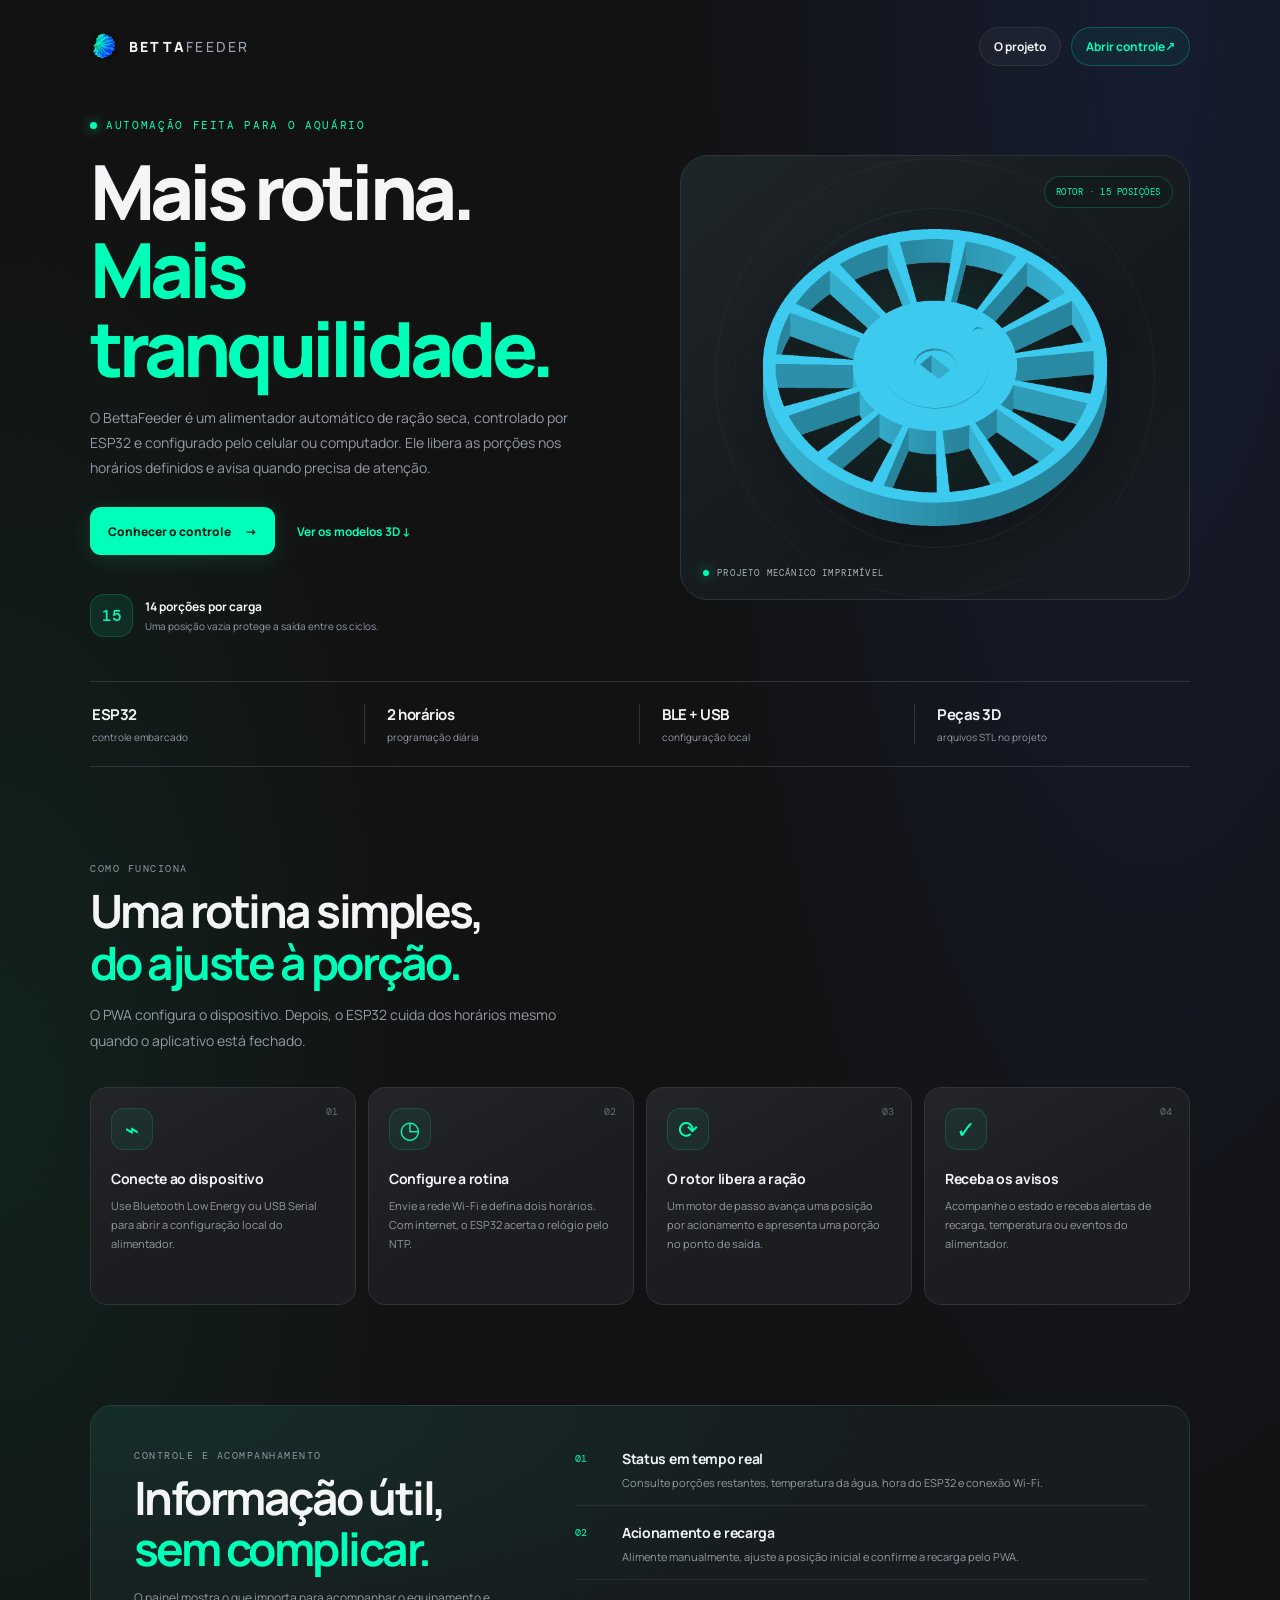
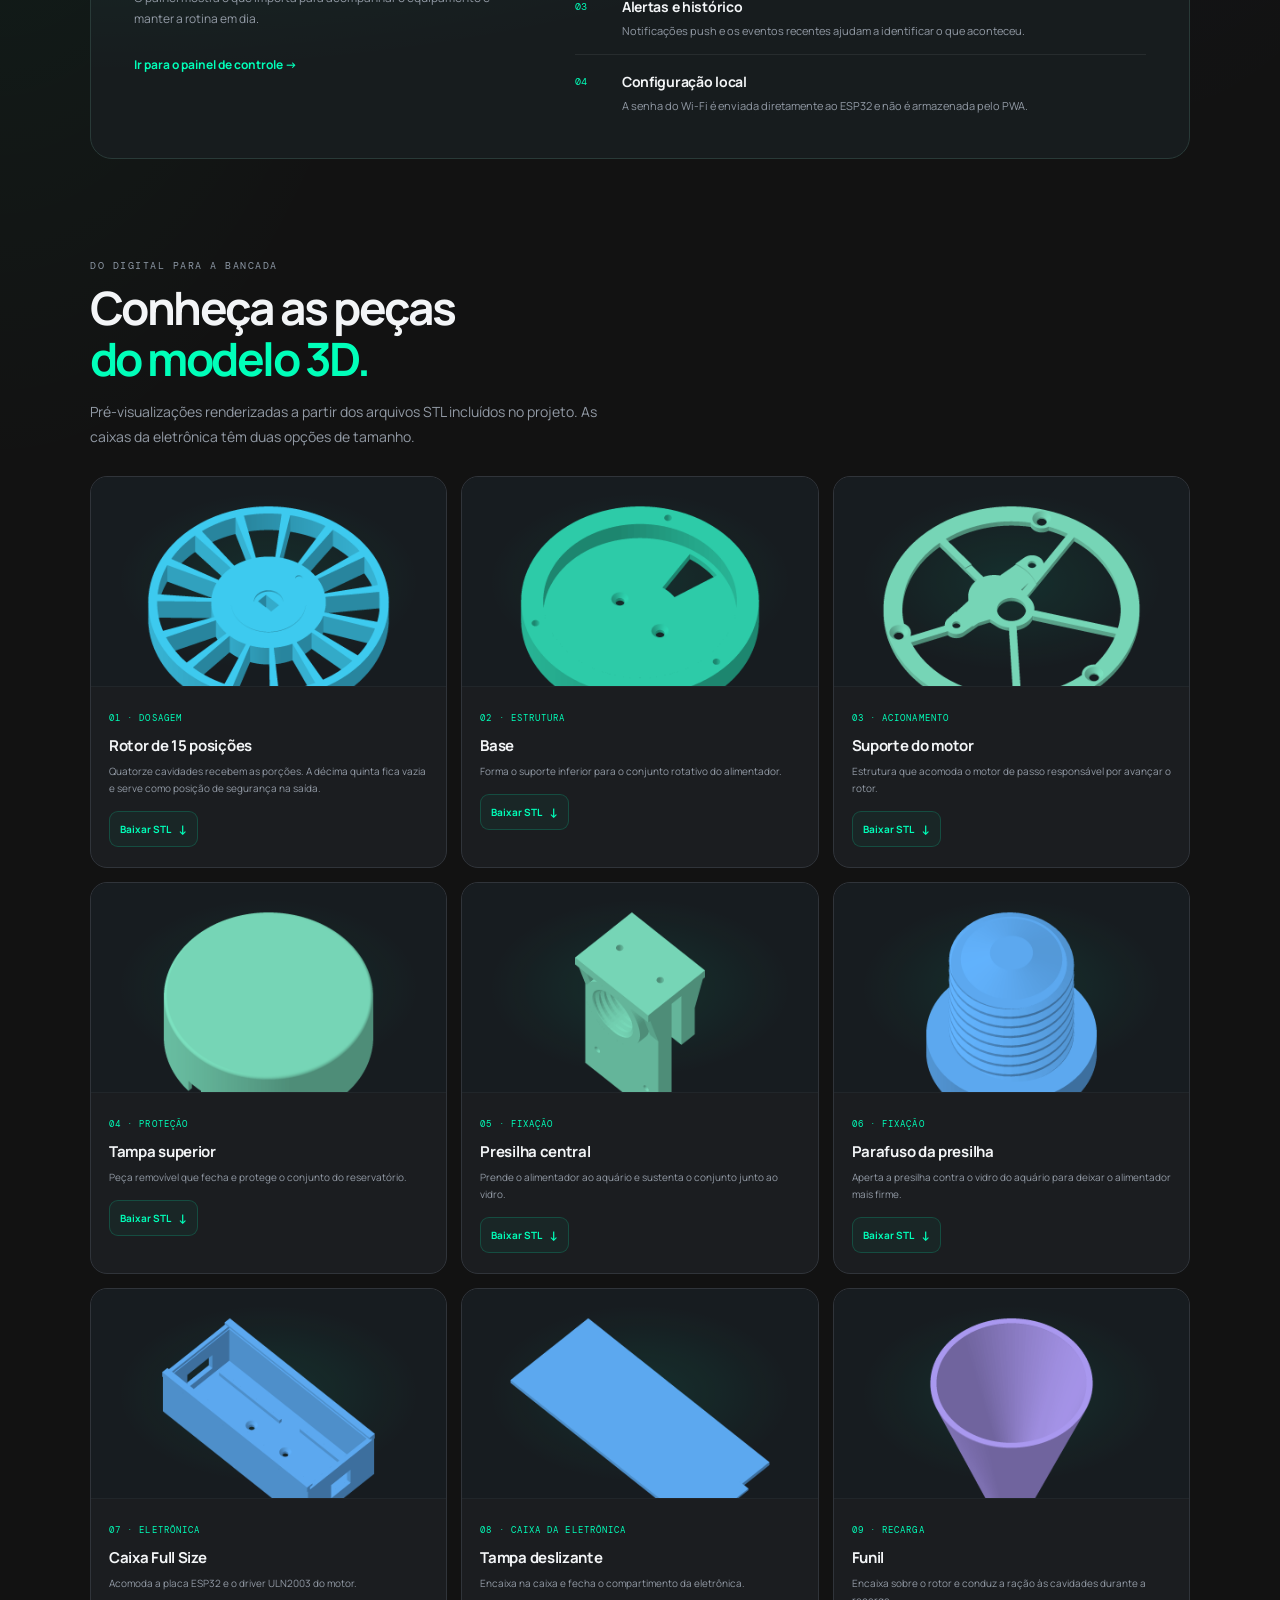
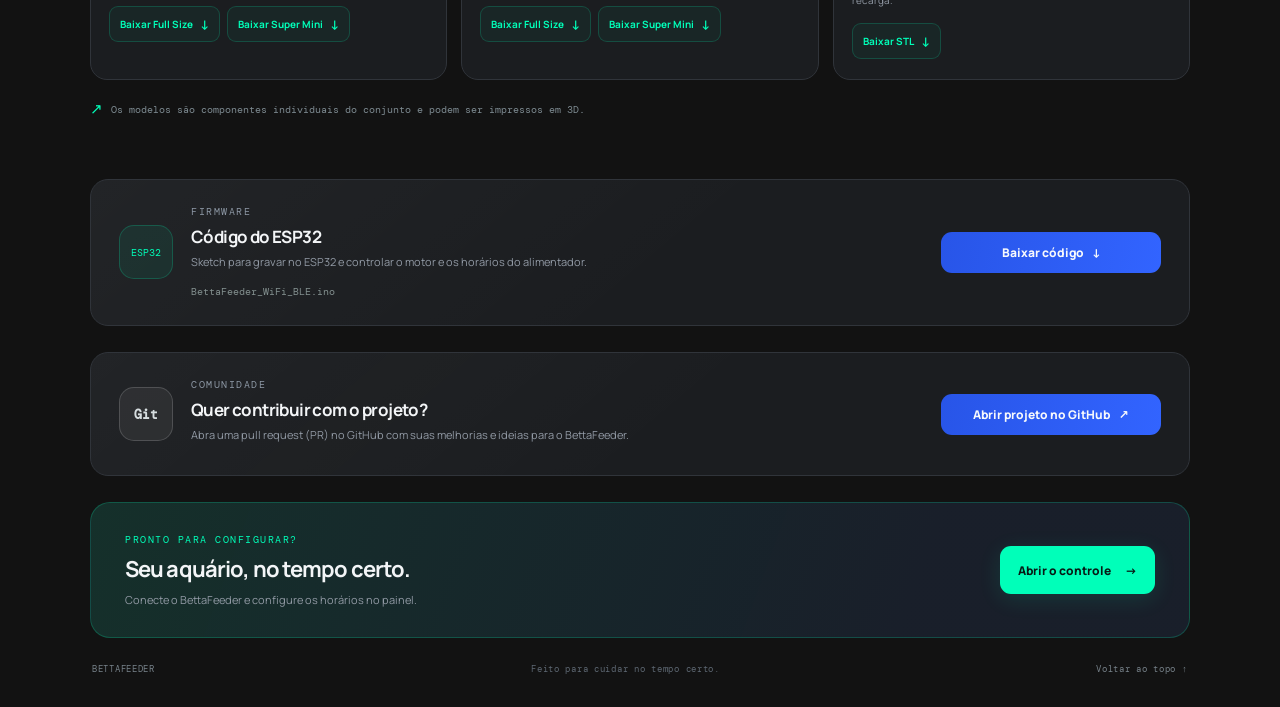
==== commit 369b7728: "Update firmware section label from 'GH' to 'Git' for clarity" ====
--- a/sobre.html
+++ b/sobre.html
@@ -223,7 +223,7 @@
 		</section>
 
 		<section class="firmware-download github-contribute" aria-labelledby="contributeTitle">
-			<div class="firmware-mark github-mark" aria-hidden="true">GH</div>
+			<div class="firmware-mark github-mark" aria-hidden="true">Git</div>
 			<div class="firmware-copy"><div class="section-kicker">COMUNIDADE</div><h2 id="contributeTitle">Quer contribuir com o projeto?</h2><p>Abra uma pull request (PR) no GitHub com suas melhorias e ideias para o BettaFeeder.</p></div>
 			<a class="button button-secondary firmware-button" href="https://github.com/elfolz/betta-feeder" target="_blank" rel="noopener noreferrer">Abrir projeto no GitHub <span aria-hidden="true">&#8599;</span></a>
 		</section>
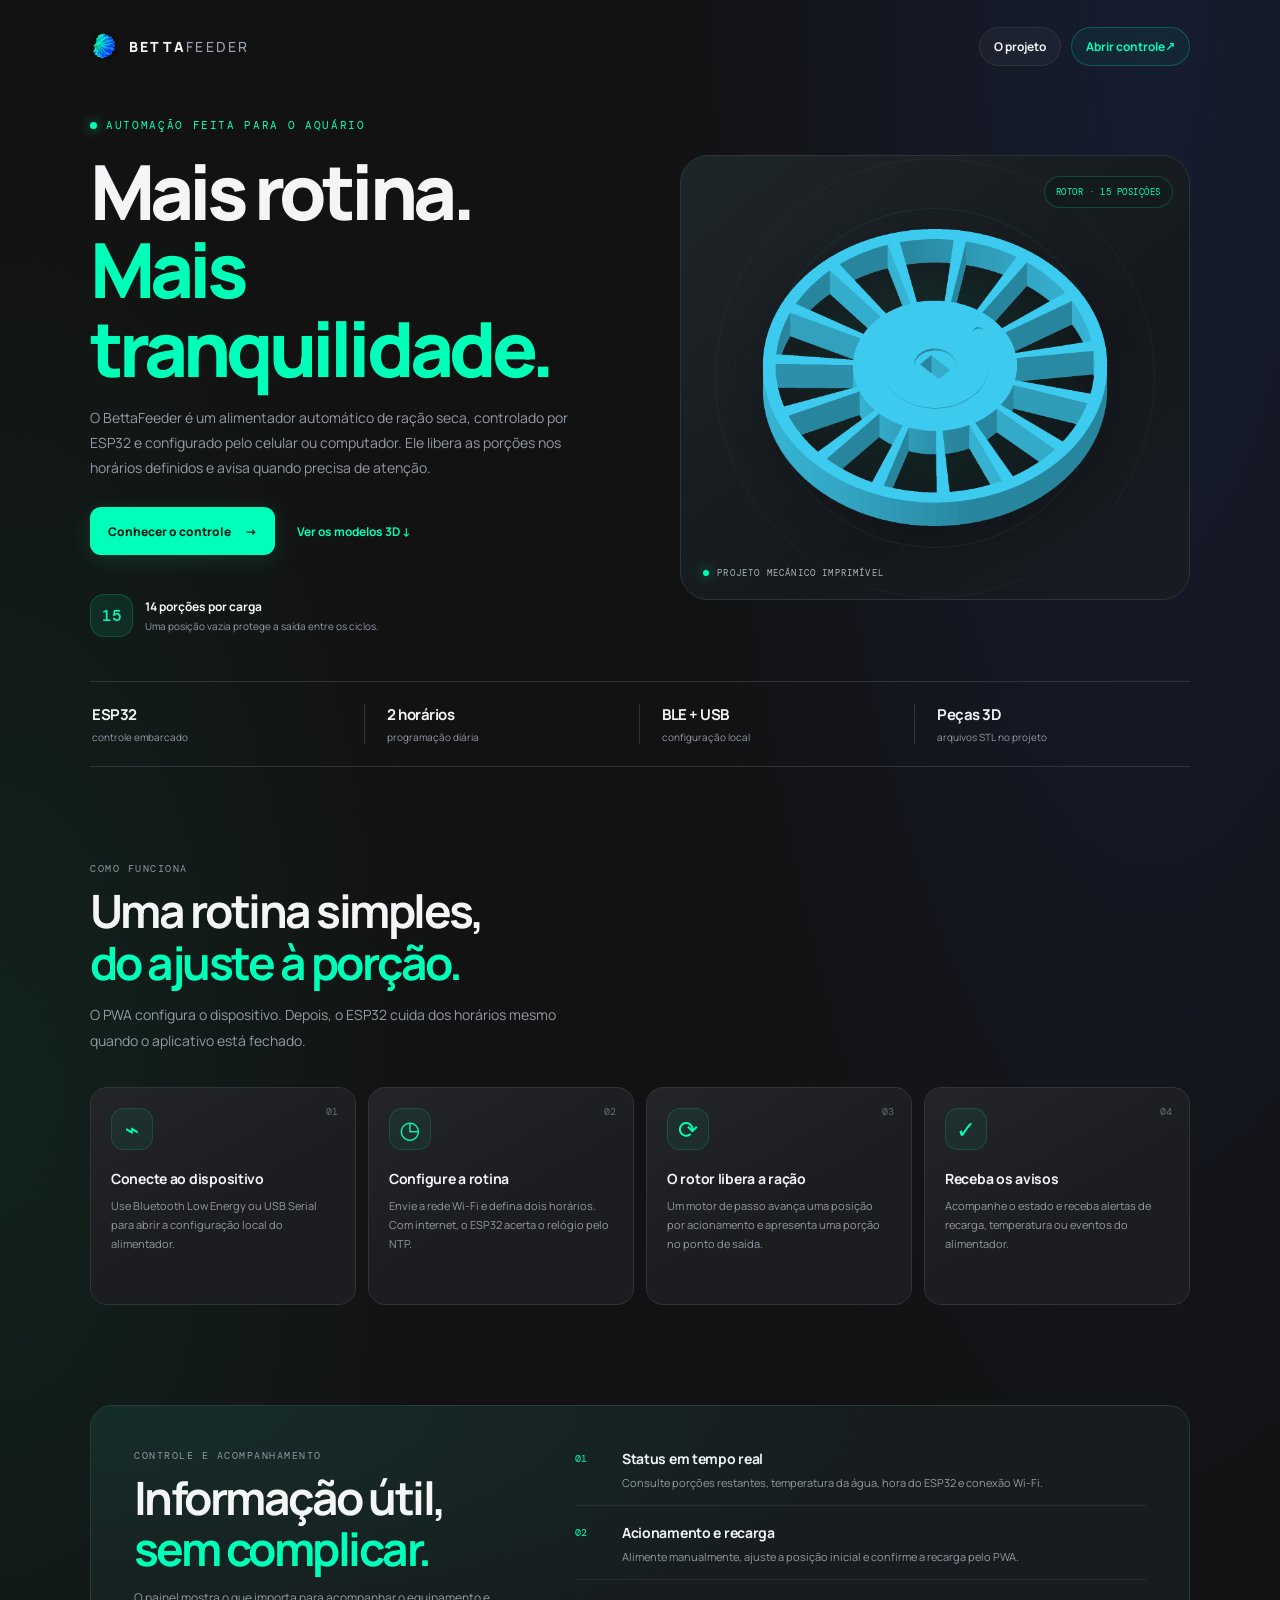
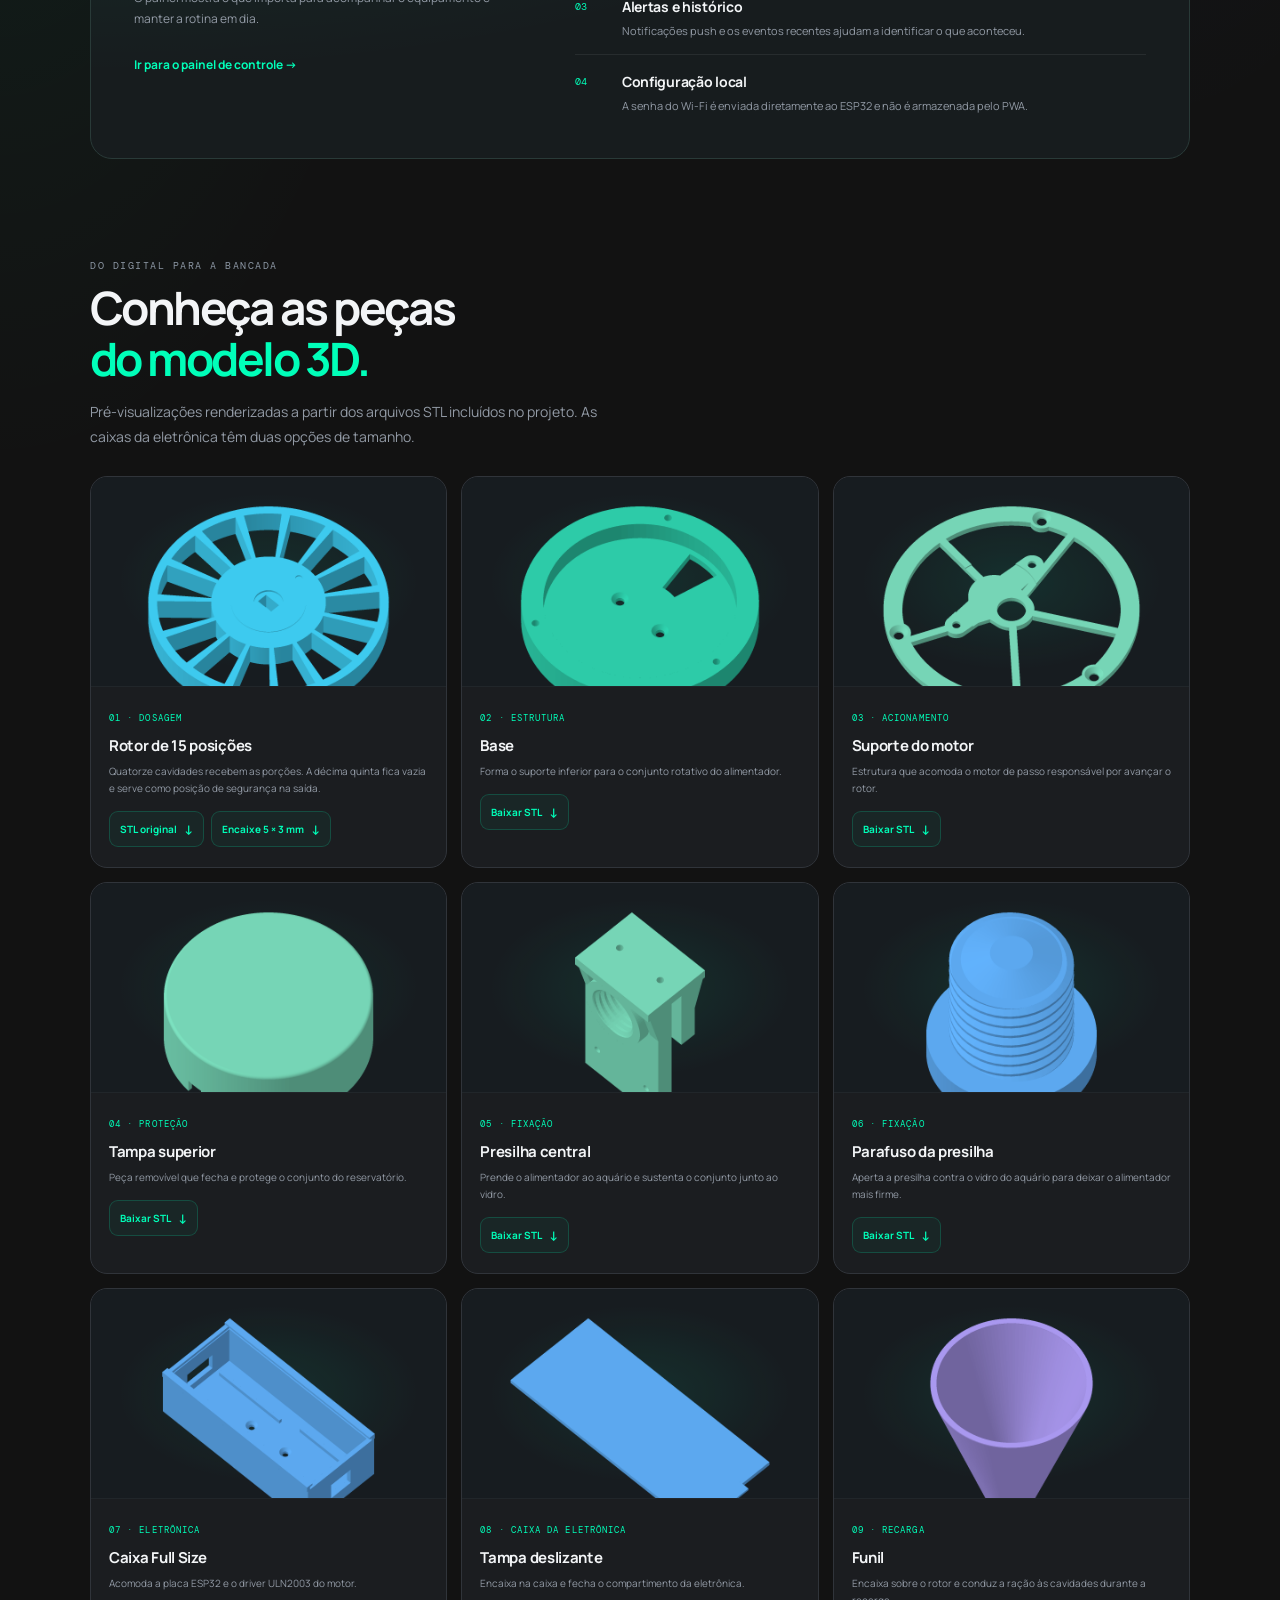
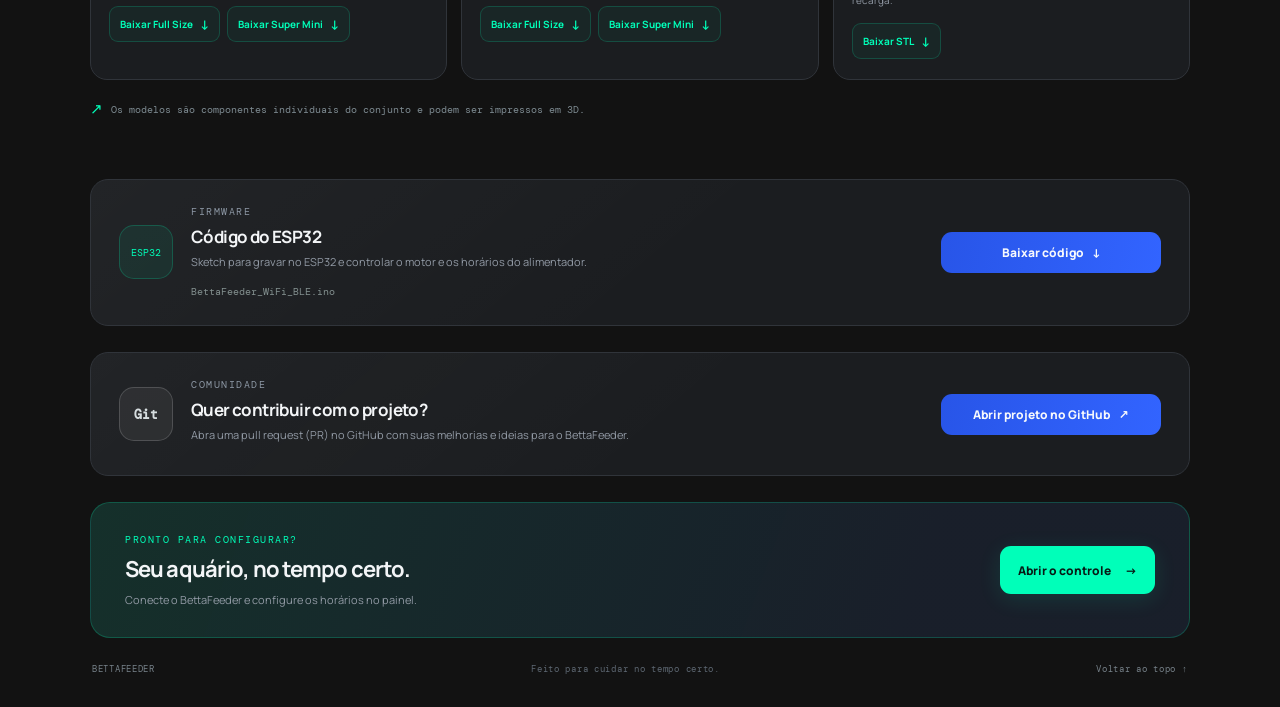
==== commit fa3b9934: "Refactor code structure for improved readability and maintainability" ====
--- a/sobre.html
+++ b/sobre.html
@@ -54,7 +54,7 @@
 			</div>
 			<figure class="hero-model">
 				<div class="hero-orbit orbit-one"></div>
-				<div class="hero-orbit orbit-two"></div><img src="./images/modelos/rotor.png"
+				<div class="hero-orbit orbit-two"></div><img src="./images/models/rotor.png"
 					alt="Render 3D do rotor de 15 posições do BettaFeeder">
 				<figcaption><span class="pulse-dot"></span> PROJETO MECÂNICO IMPRIMÍVEL</figcaption><span
 					class="hero-float-tag">ROTOR · 15 POSIÇÕES</span>
@@ -142,22 +142,25 @@
 			</div>
 			<div class="model-grid">
 				<article class="model-card">
-					<div class="model-art"><img src="./images/modelos/rotor.png" alt="Modelo 3D do rotor com 15 cavidades"></div>
+					<div class="model-art"><img src="./images/models/rotor.png" alt="Modelo 3D do rotor com 15 cavidades"></div>
 					<div class="model-info"><span class="model-label">01 · DOSAGEM</span>
 						<h3>Rotor de 15 posições</h3>
 						<p>Quatorze cavidades recebem as porções. A décima quinta fica vazia e serve como posição de segurança na
 							saída.</p>
-					<div class="model-downloads"><a class="model-download" href="./models/02_rotor_15_porcoes.stl" download aria-label="Baixar arquivo 02_rotor_15_porcoes.stl">Baixar STL <span aria-hidden="true">&#8595;</span></a></div></div>
-				</article>
-				<article class="model-card">
-					<div class="model-art"><img src="./images/modelos/base.png" alt="Modelo 3D da base do alimentador"></div>
+					<div class="model-downloads">
+						<a class="model-download" href="./models/02_rotor_15_porcoes.stl" download aria-label="Baixar rotor original">STL original <span aria-hidden="true">&#8595;</span></a>
+						<a class="model-download" href="./models/02_rotor_15_porcoes_eixo_5x3.stl" download aria-label="Baixar rotor com encaixe de eixo 5 por 3 milímetros">Encaixe 5 × 3 mm <span aria-hidden="true">&#8595;</span></a>
+					</div></div>
+				</article>
+				<article class="model-card">
+					<div class="model-art"><img src="./images/models/base.png" alt="Modelo 3D da base do alimentador"></div>
 					<div class="model-info"><span class="model-label">02 · ESTRUTURA</span>
 						<h3>Base</h3>
 						<p>Forma o suporte inferior para o conjunto rotativo do alimentador.</p>
 					<div class="model-downloads"><a class="model-download" href="./models/01_base.stl" download aria-label="Baixar arquivo 01_base.stl">Baixar STL <span aria-hidden="true">&#8595;</span></a></div></div>
 				</article>
 				<article class="model-card">
-					<div class="model-art"><img src="./images/modelos/suporte-motor.png" alt="Modelo 3D do suporte do motor">
+					<div class="model-art"><img src="./images/models/suporte-motor.png" alt="Modelo 3D do suporte do motor">
 					</div>
 					<div class="model-info"><span class="model-label">03 · ACIONAMENTO</span>
 						<h3>Suporte do motor</h3>
@@ -165,7 +168,7 @@
 					<div class="model-downloads"><a class="model-download" href="./models/03_esqueleto_motor.stl" download aria-label="Baixar arquivo 03_esqueleto_motor.stl">Baixar STL <span aria-hidden="true">&#8595;</span></a></div></div>
 				</article>
 				<article class="model-card">
-					<div class="model-art"><img src="./images/modelos/tampa.png" alt="Modelo 3D da tampa superior removível">
+					<div class="model-art"><img src="./images/models/tampa.png" alt="Modelo 3D da tampa superior removível">
 					</div>
 					<div class="model-info"><span class="model-label">04 · PROTEÇÃO</span>
 						<h3>Tampa superior</h3>
@@ -173,7 +176,7 @@
 					<div class="model-downloads"><a class="model-download" href="./models/04_tampa_superior_removivel.stl" download aria-label="Baixar arquivo 04_tampa_superior_removivel.stl">Baixar STL <span aria-hidden="true">&#8595;</span></a></div></div>
 				</article>
 				<article class="model-card">
-					<div class="model-art"><img src="./images/modelos/presilha.png"
+					<div class="model-art"><img src="./images/models/presilha.png"
 							alt="Modelo 3D da presilha que fixa o alimentador ao aquário"></div>
 					<div class="model-info"><span class="model-label">05 &#183; FIXA&#199;&#195;O</span>
 						<h3>Presilha central</h3>
@@ -181,7 +184,7 @@
 					<div class="model-downloads"><a class="model-download" href="./models/05_presilha_central.stl" download aria-label="Baixar arquivo 05_presilha_central.stl">Baixar STL <span aria-hidden="true">&#8595;</span></a></div></div>
 				</article>
 				<article class="model-card">
-					<div class="model-art"><img src="./images/modelos/parafuso-presilha.png"
+					<div class="model-art"><img src="./images/models/parafuso-presilha.png"
 							alt="Modelo 3D do parafuso que aperta a presilha contra o vidro do aquário"></div>
 					<div class="model-info"><span class="model-label">06 &#183; FIXA&#199;&#195;O</span>
 						<h3>Parafuso da presilha</h3>
@@ -189,7 +192,7 @@
 					<div class="model-downloads"><a class="model-download" href="./models/06_parafuso_presilha.stl" download aria-label="Baixar arquivo 06_parafuso_presilha.stl">Baixar STL <span aria-hidden="true">&#8595;</span></a></div></div>
 				</article>
 				<article class="model-card">
-					<div class="model-art"><img src="./images/modelos/caixa-full-size.png"
+					<div class="model-art"><img src="./images/models/caixa-full-size.png"
 							alt="Modelo 3D da caixa para ESP32 de tamanho completo"></div>
 					<div class="model-info"><span class="model-label">07 · ELETRÔNICA</span>
 						<h3>Caixa Full Size</h3>
@@ -197,7 +200,7 @@
 					<div class="model-downloads"><a class="model-download" href="./models/07_02_caixa_ESP32_Full_Size.stl" download aria-label="Baixar arquivo 07_02_caixa_ESP32_Full_Size.stl">Baixar Full Size <span aria-hidden="true">&#8595;</span></a><a class="model-download" href="./models/07_01_caixa_ESP32_Super_Mini_ULN2003.stl" download aria-label="Baixar arquivo 07_01_caixa_ESP32_Super_Mini_ULN2003.stl">Baixar Super Mini <span aria-hidden="true">&#8595;</span></a></div></div>
 				</article>
 				<article class="model-card">
-					<div class="model-art"><img src="./images/modelos/tampa-caixa.png"
+					<div class="model-art"><img src="./images/models/tampa-caixa.png"
 							alt="Modelo 3D da tampa deslizante da caixa do ESP32"></div>
 					<div class="model-info"><span class="model-label">08 &#183; CAIXA DA ELETR&#212;NICA</span>
 						<h3>Tampa deslizante</h3>
@@ -205,7 +208,7 @@
 					<div class="model-downloads"><a class="model-download" href="./models/08_02_tampa_caixa_deslizante_Full_Size.stl" download aria-label="Baixar arquivo 08_02_tampa_caixa_deslizante_Full_Size.stl">Baixar Full Size <span aria-hidden="true">&#8595;</span></a><a class="model-download" href="./models/08_01_tampa_caixa_deslizante_Super_Mini.stl" download aria-label="Baixar arquivo 08_01_tampa_caixa_deslizante_Super_Mini.stl">Baixar Super Mini <span aria-hidden="true">&#8595;</span></a></div></div>
 				</article>
 				<article class="model-card">
-					<div class="model-art"><img src="./images/modelos/funil.png" alt="Modelo 3D do funil usado na recarga"></div>
+					<div class="model-art"><img src="./images/models/funil.png" alt="Modelo 3D do funil usado na recarga"></div>
 					<div class="model-info"><span class="model-label">09 &#183; RECARGA</span>
 						<h3>Funil</h3>
 						<p>Encaixa sobre o rotor e conduz a ração às cavidades durante a recarga.</p>
--- a/styles.css
+++ b/styles.css
@@ -356,6 +356,17 @@
 	border: 1px solid #3b4149
 }
 
+.motor-jog-controls {
+	display: inline-flex;
+	gap: 8px
+}
+
+.motor-jog-button {
+	min-width: 48px;
+	font-size: 22px;
+	line-height: 1
+}
+
 .button-danger {
 	background: rgba(255, 89, 100, .12);
 	border: 1px solid rgba(255, 89, 100, .3);
@@ -365,6 +376,46 @@
 .full {
 	width: 100%;
 	margin-top: 17px
+}
+
+.feeding-history {
+	margin-top: 20px;
+	padding-top: 17px;
+	border-top: 1px solid var(--line)
+}
+
+.feeding-history h3 {
+	margin: 0 0 12px;
+	font-size: 14px
+}
+
+.feeding-history-list {
+	margin: 0;
+	padding: 0;
+	list-style: none;
+	display: grid;
+	gap: 8px
+}
+
+.feeding-history-list li {
+	padding: 11px 13px;
+	background: #17191d;
+	border: 1px solid var(--line);
+	border-radius: 10px;
+	color: var(--text);
+	font-size: 13px
+}
+
+.feeding-history-list .feed-success {
+	border-left: 3px solid var(--mint)
+}
+
+.feeding-history-list .feed-failure {
+	border-left: 3px solid #ff9299
+}
+
+.feeding-history-note {
+	margin-top: 12px
 }
 
 .time-grid {
@@ -569,9 +620,20 @@
 
 .status-actions {
 	display: grid;
-	grid-template-columns: repeat(3, minmax(0, 1fr));
+	grid-template-columns: repeat(2, minmax(0, 1fr));
 	gap: 10px;
 	margin-top: 14px
+}
+
+.motor-alignment-actions {
+	display: flex;
+	align-items: center;
+	gap: 10px;
+	margin-top: 16px
+}
+
+.motor-alignment-actions #homeButton {
+	flex: 1
 }
 
 .small {
@@ -852,6 +914,10 @@
 		grid-template-columns: 1fr
 	}
 
+	.motor-alignment-actions {
+		align-items: stretch
+	}
+
 	footer {
 		flex-direction: column
 	}
